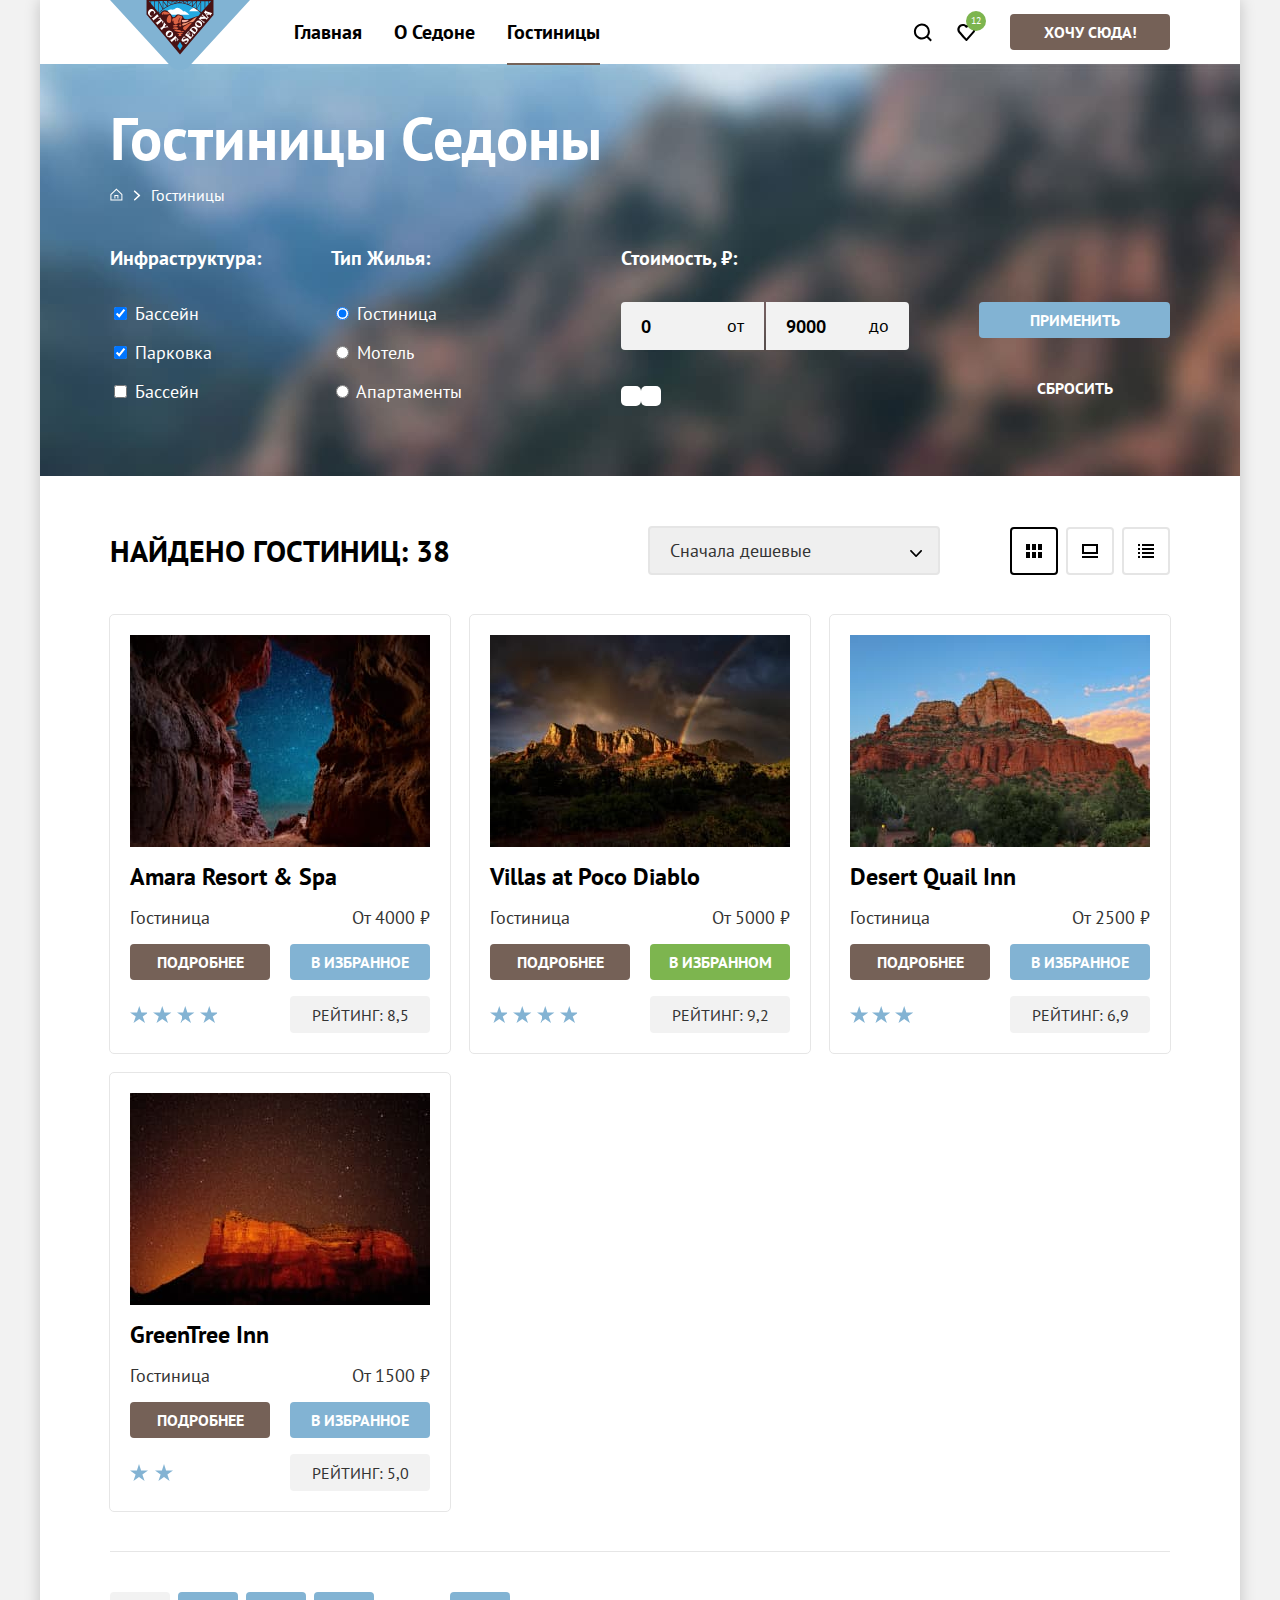
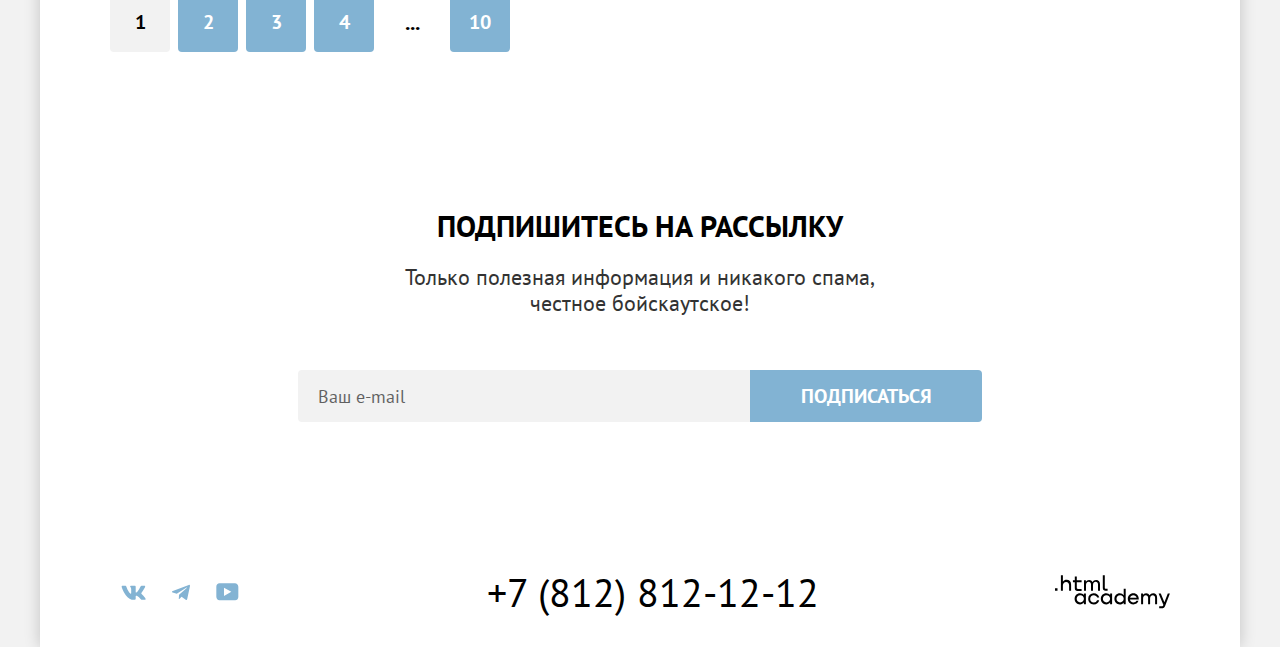
==== catalog.html @ 0e5a24fc "Merge pull request #8 from DanSkor/master" ====
<!DOCTYPE html>
<html lang="ru">

  <head>
    <meta charset="utf-8">
    <meta name="viewport" content="width=device-width, initial-scale=1">
    <link rel="stylesheet" href="styles/styles.css">
    <title>Седона: Каталог</title>
  </head>

  <body>
    <div class="main-container">
      <header class="page-header">
        <nav class="nav">
          <a class="logo-link" href="#">
            <img class="logo-img" src="images/logo/logo-sedona.svg" width="140" height="70" alt="Логотип Седона.">
          </a>
          <ul class="nav-list">
            <li class="nav-item">
              <a class="nav-link" href="index.html">Главная</a>
            </li>
            <li class="nav-item">
              <a class="nav-link" href="#">О Седоне</a>
            </li>
            <li class="nav-item nav-item-current">
              <a class="nav-link">Гостиницы</a>
            </li>
          </ul>
          <ul class="nav-user-list">
            <li class="nav-user-item">
              <a class="nav-link-search" href="#">
                <span class="visually-hidden">Поиск</span>
              </a>
            </li>
            <li class="nav-user-item">
              <a class="nav-link-favorites" href="#">
                <span class="visually-hidden">Избранное</span><span class="nav-user-number">12</span>
              </a>
            </li>
          </ul>
          <a class="button button-wanthere" href="catalog.html">ХОЧУ СЮДА!</a>
        </nav>
      </header>

      <main class="main-catalog">
        <div class="filter-container">
          <h1 class="catalog-title">Гостиницы Седоны</h1>
          <ul class="breadcrumbs-list">
            <li class="breadcrumbs-item">
              <a class="breadcrumbs-link home-link" href="index.html">
                <span class="visually-hidden">Главная</span>
              </a>
            </li>
            <li class="breadcrumbs-item">
              <a class="breadcrumbs-link">Гостиницы</a>
            </li>
          </ul>
          <section class="catalog-products">
            <h2 class="visually-hidden">Список товаров с фильтрами</h2>
            <form class="catalog-filter" action="https://echo.htmlacademy.ru/" method="get">
              <div class="filter-wrapper">
                <fieldset class="catalog-filter-group">
                  <legend class="catalog-filter-title">Инфраструктура:</legend>
                  <ul class="catalog-filter-list">
                    <li class="catalog-filter-item">
                      <label class="catalog-label">
                        <input class="catalog-input" type="checkbox" name="swimming-pool" value="swimming-pool" checked>
                        Бассейн
                      </label>
                    </li>
                    <li class="catalog-filter-item">
                      <label class="catalog-label">
                        <input class="catalog-input" type="checkbox" name="parking" value="parking" checked>
                        Парковка
                      </label>
                    </li>
                    <li class="catalog-filter-item">
                      <label class="catalog-label">
                        <input class="catalog-input" type="checkbox" name="Wi-Fi" value="Wi-Fi">
                        Бассейн
                      </label>
                    </li>
                  </ul>
                </fieldset>

                <fieldset class="catalog-filter-group">
                  <legend class="catalog-filter-title">Тип Жилья:</legend>
                  <ul class="catalog-filter-list">
                    <li class="catalog-filter-item">
                      <label class="catalog-label">
                        <input class="catalog-input" type="radio" name="type-of-housing" value="hotel" checked>
                        Гостиница
                      </label>
                    </li>
                    <li class="catalog-filter-item">
                      <label class="catalog-label">
                        <input class="catalog-input" type="radio" name="type-of-housing" value="motel">
                        Мотель
                      </label>
                    </li>
                    <li class="catalog-filter-item">
                      <label class="catalog-label">
                        <input class="catalog-input" type="radio" name="type-of-housing" value="apartments">
                        Апартаменты
                      </label>
                    </li>
                  </ul>
                </fieldset>
              </div>

              <div class="filter-wrapper">
                <fieldset class="catalog-filter-group">
                  <legend class="catalog-filter-title">Стоимость, ₽:</legend>
                  <div class="range-wrapper-inputs">
                    <label class="catalog-filter-label">
                      <span class="label-wrapper">от</span><input class="range-input input-min" type="number" value="0" name="min-price">
                    </label>
                    <label class="catalog-filter-label">
                      <span class="label-wrapper">до</span><input class="range-input input-max" type="number" value="9000" name="max-price">
                    </label>
                  </div>
                  <div class="range">
                    <button class="range-toggle toggle-min" type="button">
                      <span class="visually-hidden">Изменить минимальную цену</span>
                    </button>
                    <button class="range-toggle toggle-max" type="button">
                      <span class="visually-hidden">Изменить максимальную цену</span>
                    </button>
                  </div>
                </fieldset>

                <div class="catalog-filter-buttons">
                  <button class="button button-accept" type="submit">ПРИМЕНИТЬ</button>
                  <button class="button button-reset" type="reset">СБРОСИТЬ</button>
                </div>
              </div>
            </form>
          </section>
        </div>
        <div class="filter-cards-wrapper">
          <section class="filter-results">
            <h2 class="visually-hidden">Сортировка результатов</h2>
            <p class="filter-results-title">Найдено гостиниц: <span class="filter-results-quantity">38</span></p>
            <select class="select-control" aria-label="Сортировка">
              <option value="cheap">Сначала дешевые</option>
              <option value="expensive">Сначала дорогие</option>
              <option value="popular">Сначала популярные</option>
            </select>
            <ul class="card-toggle-list">
              <li class="card-toggle-item">
                <a class="card-grid-toggle card-grid-toggle-current" href="#">
                  <span class="visually-hidden view-current">Показать карточки</span>
                </a>
              </li>
              <li class="card-toggle-item">
                <a class="card-grid-toggle" href="#">
                  <span class="visually-hidden">Показать полностью</span>
                </a>
              </li>
              <li class="card-toggle-item">
                <a class="card-grid-toggle" href="#">
                  <span class="visually-hidden">Показать список</span>
                </a>
              </li>
            </ul>
          </section>

          <section class="hotel-cards">
            <h2 class="visually-hidden">Отсортиорванные гостиницы</h2>
            <ul class="hotel-cards-list">
              <li class="hotel-card">
                <a class="hotel-card-link" href="#">
                  <img class="hotel-card-img" src="images/catalog/hotel-1.jpg" width="300" height="212"
                    alt="Отель Амара Ресорт и Спа.">
                </a>
                <a class="hotel-card-link" href="#">
                  <h3 class="hotel-card-title">Amara Resort & Spa</h3>
                </a>
                <p class="product-card-status">Гостиница</p>
                <p class="product-card-price">От 4000 ₽</p>
                <a class="button button-about" href="#">Подробнее</a>
                <button class="button button-favorites" type="button">В избранное</button>
                <p class="product-card-stars stars-4">
                  <span class="visually-hidden">4 звезды</span>
                </p>
                <span class="product-card-rating">Рейтинг: 8,5</span>
              </li>

              <li class="hotel-card">
                <a class="hotel-card-link" href="#">
                  <img class="hotel-card-img" src="images/catalog/hotel-2.jpg" width="300" height="212"
                    alt="Отель Вилла Поко Дьябло.">
                </a>
                <a class="hotel-card-link" href="#">
                  <h3 class="hotel-card-title">Villas at Poco Diablo</h3>
                </a>
                <p class="product-card-status">Гостиница</p>
                <p class="product-card-price">От 5000 ₽</p>
                <a class="button button-about" href="#">Подробнее</a>
                <button class="button button-favorites-current" type="button">В избранном</button>
                <p class="product-card-stars stars-4">
                  <span class="visually-hidden">4 звезды</span>
                </p>
                <span class="product-card-rating">Рейтинг: 9,2</span>
              </li>

              <li class="hotel-card">
                <a class="hotel-card-link" href="#">
                  <img class="hotel-card-img" src="images/catalog/hotel-3.jpg" width="300" height="212"
                    alt="Отель Дезерт Куаил Ин.">
                </a>
                <a class="hotel-card-link" href="#">
                  <h3 class="hotel-card-title">Desert Quail Inn</h3>
                </a>
                <p class="product-card-status">Гостиница</p>
                <p class="product-card-price">От 2500 ₽</p>
                <a class="button button-about" href="#">Подробнее</a>
                <button class="button button-favorites" type="button">В избранное</button>
                <p class="product-card-stars stars-3">
                  <span class="visually-hidden">3 звезды</span>
                </p>
                <span class="product-card-rating">Рейтинг: 6,9</span>
              </li>

              <li class="hotel-card">
                <a class="hotel-card-link" href="#">
                  <img class="hotel-card-img" src="images/catalog/hotel-4.jpg" width="300" height="212"
                    alt="Отель ГринТри Ин.">
                </a>
                <a class="hotel-card-link" href="#">
                  <h3 class="hotel-card-title">GreenTree Inn</h3>
                </a>
                <p class="product-card-status">Гостиница</p>
                <p class="product-card-price">От 1500 ₽</p>
                <a class="button button-about" href="#">Подробнее</a>
                <button class="button button-favorites" type="button">В избранное</button>
                <p class="product-card-stars stars-2">
                  <span class="visually-hidden">2 звезды</span>
                </p>
                <span class="product-card-rating">Рейтинг: 5,0</span>
              </li>
            </ul>
          </section>

          <div class="pagination-container">
            <ol class="pagination-list">
              <li class="pagination-item">
                <a class="pagination-link pagination-current">1</a>
              </li>
              <li class="pagination-item">
                <a class="pagination-link" href="#">2</a>
              </li>
              <li class="pagination-item">
                <a class="pagination-link" href="#">3</a>
              </li>
              <li class="pagination-item">
                <a class="pagination-link" href="#">4</a>
              </li>
              <li class="pagination-item">
                <a class="pagination-link pagination-dots" href="#">...</a>
              </li>
              <li class="pagination-item">
                <a class="pagination-link" href="#">10</a>
              </li>
            </ol>
          </div>
        </div>
        <section class="subscribe subscribe-white">
          <h2 class="subscribe-title">Подпишитесь на рассылку</h2>
          <p class="subscribe-description">Только полезная информация и никакого спама,<br> честное бойскаутское!</p>
          <form class="subscribe-form" action="https://echo.htmlacademy.ru/" method="post">
            <label class="visually-hidden" for="subscribe-email">E-mail</label>
            <input class="field" type="email" placeholder="Ваш e-mail" id="subscribe-email" name="subscribe-email"
              required>
            <button class="button button-subscribe" type="submit">ПОДПИСАТЬСЯ</button>
          </form>
        </section>
      </main>

      <footer class="page-footer">
        <section class="footer-social">
          <h2 class="visually-hidden">Социальные сети</h2>
          <ul class="social-list">
            <li class="social-item">
              <a class="social-link" href="https://vk.com/htmlacademy">
                <svg width="25" height="15" viewBox="0 0 25 15" fill="none" xmlns="http://www.w3.org/2000/svg">
                  <path fill-rule="evenodd" clip-rule="evenodd"
                    d="M24.12 1.8c.16-.54 0-.94-.8-.94H20.7c-.67 0-.98.34-1.15.73 0 0-1.33 3.2-3.22 5.27-.61.6-.9.8-1.23.8-.16 0-.41-.2-.41-.75v-5.1c0-.66-.19-.95-.74-.95H9.82c-.42 0-.67.3-.67.59 0 .62.95.76 1.04 2.51v3.8c0 .83-.15.98-.48.98-.9 0-3.06-3.2-4.34-6.88-.25-.72-.5-1-1.18-1H1.57c-.75 0-.9.34-.9.73 0 .68.89 4.07 4.14 8.55 2.17 3.06 5.23 4.72 8 4.72 1.68 0 1.88-.37 1.88-1v-2.32c0-.74.16-.88.7-.88.38 0 1.05.19 2.6 1.66 1.79 1.75 2.08 2.54 3.08 2.54h2.63c.75 0 1.12-.37.9-1.1-.23-.72-1.08-1.77-2.2-3.02-.62-.71-1.54-1.48-1.82-1.86-.39-.5-.28-.71 0-1.15 0 0 3.2-4.42 3.54-5.93Z"
                    fill="#83B3D3" />
                </svg>
                <span class="visually-hidden">Vkontakte</span>
              </a>
            </li>
            <li class="social-item">
              <a class="social-link" href="https://t.me/htmlacademy">
                <svg width="18" height="16" viewBox="0 0 18 16" fill="none" xmlns="http://www.w3.org/2000/svg">
                  <path
                    d="M16.79.96.84 7.1c-1.09.44-1.08 1.05-.2 1.32l4.1 1.28 9.47-5.98c.44-.27.85-.13.52.17l-7.68 6.93-.28 4.22c.41 0 .6-.2.83-.41l1.99-1.94 4.13 3.06c.77.42 1.31.2 1.5-.71l2.72-12.8c.28-1.1-.43-1.61-1.16-1.28Z"
                    fill="#83B3D3" />
                </svg>
                <span class="visually-hidden">Telegram</span>
              </a>
            </li>
            <li class="social-item">
              <a class="social-link" href="https://www.youtube.com/user/htmlacademyru">
                <svg width="23" height="18" viewBox="0 0 23 18" fill="none" xmlns="http://www.w3.org/2000/svg">
                  <path
                    d="M18.94.36H3.51C1.65.36.33 1.95.33 3.76v10.09c0 1.91 1.32 3.5 3.18 3.5h15.65c1.64 0 3.17-1.59 3.17-3.4V3.76c-.22-1.8-1.53-3.4-3.39-3.4ZM7.99 12.89V4.82l7.34 4.04-7.34 4.03Z"
                    fill="#83B3D3" />
                </svg>
                <span class="visually-hidden">Youtube</span>
              </a>
            </li>
          </ul>
        </section>
        <section class="footer-contacts">
          <h2 class="visually-hidden">Контакты</h2>
          <a class="contacts-tel" href="tel:+78128121212">
            +7 (812) 812-12-12
          </a>
        </section>
        <section class="copyright">
          <h2 class="visually-hidden">html academy</h2>
          <a class="logo-htmlacademy" href="https://htmlacademy.ru/">
            <svg aria-hidden="true" focusable="false" width="115" height="34" viewBox="0 0 115 34" fill="none"
              xmlns="http://www.w3.org/2000/svg">
              <path fill="#000"
                d="M0 13.26v2.6h2.5v-2.6H0ZM11.6 4.86c-1.6 0-2.8.7-3.6 1.7h-.1V.36h-2v15.5h2v-5.3c0-2.1 1.3-3.6 3.3-3.6 1.8 0 2.9 1.4 2.9 3.2v5.7h2v-6.1c.1-3-1.8-4.9-4.5-4.9ZM26.6 5.16h-4.8v-3.7h-2v3.8h-1.9v2h1.9v6c0 1.7 1 2.7 2.7 2.7h4.1v-2h-3.7c-.7 0-1.1-.4-1.1-1.1v-5.7h4.8v-2ZM41.1 4.96c-1.6 0-2.9.8-3.5 2.1h-.1c-.6-1.2-1.8-2.1-3.4-2.1-1.4 0-2.5.8-3.1 1.8h-.1v-1.6H29v10.6h2v-5.4c0-2 1-3.5 2.6-3.5 1.5 0 2.4 1 2.4 2.6v6.3h2v-5.6c0-2.4 1.4-3.3 2.6-3.3 1.5 0 2.4 1 2.4 2.6v6.3h2v-6.5c.1-2.5-1.4-4.3-3.9-4.3ZM47.8 13.06c0 1.7 1 2.7 2.8 2.7h2v-2h-1.7c-.7 0-1.1-.4-1.1-1.1V.36h-2v12.7ZM28.9 20.06c-.9-1.1-2.2-1.8-3.9-1.8-3.1 0-5.4 2.3-5.4 5.6s2.3 5.6 5.4 5.6c1.8 0 3-.8 3.8-1.9h.1v1.6h2v-10.6h-2v1.5Zm-3.6 7.4c-2.2 0-3.6-1.6-3.6-3.6s1.4-3.6 3.6-3.6 3.6 1.6 3.6 3.6c0 1.9-1.4 3.6-3.6 3.6ZM44.2 22.36c-.5-2.4-2.6-4.1-5.4-4.1a5.4 5.4 0 0 0-5.6 5.6c0 3.1 2.2 5.6 5.6 5.6 2.8 0 4.9-1.8 5.4-4.2h-2.1a3.4 3.4 0 0 1-3.3 2.3c-2.2 0-3.6-1.6-3.6-3.6s1.4-3.6 3.6-3.6c1.6 0 2.8 1 3.3 2.2h2.1v-.2ZM55.1 20.06c-.9-1.1-2.2-1.8-3.9-1.8-3.1 0-5.4 2.3-5.4 5.6s2.3 5.6 5.4 5.6c1.8 0 3-.8 3.8-1.9h.1v1.6h2v-10.6h-2v1.5Zm-3.6 7.4c-2.2 0-3.6-1.6-3.6-3.6s1.4-3.6 3.6-3.6 3.6 1.6 3.6 3.6c0 1.9-1.5 3.6-3.6 3.6ZM68.7 20.16c-.9-1.1-2.2-1.9-3.9-1.9-3.1 0-5.4 2.3-5.4 5.6s2.2 5.6 5.4 5.6c1.7 0 3-.8 3.8-1.8h.1v1.5h2v-15.4h-2v6.4Zm-3.6 7.3c-2.2 0-3.6-1.6-3.6-3.6s1.4-3.6 3.6-3.6 3.6 1.6 3.6 3.6c-.1 2-1.5 3.6-3.6 3.6ZM78.3 18.26c-3.3 0-5.5 2.5-5.5 5.6 0 3 2.1 5.6 5.5 5.6 2.5 0 4.5-1.3 5.2-3.6h-2.1c-.5 1-1.6 1.6-3 1.6-1.9 0-3.3-1.3-3.4-2.9h8.8c.2-3.6-2-6.3-5.5-6.3Zm0 1.9c1.7 0 3 1 3.3 2.6h-6.5c.3-1.5 1.5-2.6 3.2-2.6ZM98.2 18.26c-1.6 0-2.9.8-3.6 2h-.1c-.6-1.2-1.8-2-3.4-2-1.4 0-2.5.7-3.1 1.8v-1.5h-1.9v10.6h2v-5.4c0-2 1-3.4 2.6-3.5 1.5 0 2.4 1 2.4 2.6v6.3h2v-5.6c0-2.4 1.4-3.3 2.6-3.3 1.5 0 2.4 1 2.4 2.6v6.3h2v-6.5c.1-2.6-1.4-4.4-3.9-4.4ZM109.4 27.36l-3.6-8.9h-2.2l4.8 11.6c-.3.9-.7 1.2-1.7 1.2h-2.5v2h2.5c1.8 0 2.8-.8 3.5-2.6l4.7-12.2h-2.1l-3.4 8.9Z" />
            </svg>
          </a>
        </section>
      </footer>
    </div>
  </body>

</html>
---- styles/styles.css ----
*,
*::before,
*::after {
  box-sizing: border-box;
}

@font-face {
  font-family: "PT Sans";
  font-weight: 400;
  font-style: normal;
  src: url("../fonts/ptsans-400.woff2") format("woff2");
  font-display: swap;
}

@font-face {
  font-family: "PT Sans";
  font-weight: 700;
  font-style: normal;
  src: url("../fonts/ptsans-700.woff2") format("woff2");
  font-display: swap;
}

html {
  height: 100%;
}

body {
  font-family: "PT Sans", "Arial", sans-serif;
  font-weight: 400;
  font-size: 18px;
  line-height: 21px;
  color: #333333;
  background-color: #F2F2F2;
  margin: 0;
}

img {
  max-width: 100%;
  height: auto;
  object-fit: cover;
}

.visually-hidden {
  position: absolute;
  width: 1px;
  height: 1px;
  margin: -1px;
  border: 0;
  padding: 0;
  white-space: nowrap;
  clip-path: inset(100%);
  clip: rect(0 0 0 0);
  overflow: hidden;
}

.main-container {
  display: flex;
  flex-direction: column;
  margin: 0 auto;
  min-height: 100vh;
  width: 1200px;
  background: #ffffff;
  box-shadow: 0 0 15px rgba(0, 0, 0, 0.2);
}

.page-header {
  background-color: #ffffff;
  color: #000000;
  width: 1200px;
  min-height: 64px;
}

.nav {
  width: 1200px;
  display: flex;
  align-items: center;
  padding-left: 238px;
  position: relative;
}

.logo-link {
  text-decoration: none;
  position: absolute;
  top: 0;
  left: 70px;
}

.nav-list {
  margin: 0;
  padding: 0;
  display: flex;
  flex-wrap: wrap;
  vertical-align: top;
}

.nav-user-list {
  display: flex;
  margin: 0 20px 0 auto;
  padding: 0;
  align-items: center;
}

.nav-item,
.nav-user-item  {
  list-style: none;
  display: block;
}

.nav-item {
  padding: 20px 16px;
  transition: all 0.3s ease;
}

.nav-item:hover {
  /*background-image: linear-gradient(to top, rgba(228, 241, 249, 0.8), rgba(255, 255, 255, 0.8)); */
  background-color: rgba(227, 240, 248, 0.7);
  box-shadow: 0 0 3px 0 rgba(205, 228, 242, 0.8);
  transition: all 0.3s ease;
}

.nav-item-current {
  text-decoration: underline;
  text-decoration-color: #756257;
  text-decoration-thickness: 2px;
  text-underline-offset: 20px;
  text-underline-position: under;
}

.nav-link {
  font-weight: 700;
  font-size: 20px;
  line-height: 24px;
  text-align: center;
  color: inherit;
  text-decoration: none;
}

.nav-link-search {
  display: inline-block;
  min-width: 20px;
  min-height: 64px;
  background-image: url("../images/icons-sprites.svg");
  background-repeat: no-repeat;
  background-position: -75px;
  padding: 22px 12px;
}

.nav-link-favorites {
  display: inline-block;
  min-width: 20px;
  min-height: 64px;
  background-image: url("../images/icons-sprites.svg");
  background-repeat: no-repeat;
  background-position: -100px;
  padding: 22px 12px;
  text-decoration: none;
}

/*
.nav-link-search {
  background-image: url("../images/icons/icon-search.svg");
  min-width: 44px;
  min-height: 64px;
  display: block;
}

.nav-link-favorites {
  background-image: url("../images/icons/icon-favorites.svg");
  min-width: 44px;
  min-height: 64px;
  display: block;
  text-decoration: none;
  position: relative;
}
*/
.nav-user-item {
  display: block;
  width: 44px;
  height: 64px;
  position: relative;
  text-align: center;
  transition: all 0.3s ease;
}

.nav-user-item:hover {
  background-color: rgba(227, 240, 248, 0.7);
  box-shadow: 0 0 3px 0 rgba(205, 228, 242, 0.8);
  transition: all 0.3s ease;
}

.nav-user-number {
  font-size: 10px;
  line-height: 10px;
  text-align: center;
  width: 20px;
  height: 20px;
  border-radius: 10px;
  color: #ffffff;
  background-color: #7DB54F;
  position: absolute;
  left: 20px;
  top: 11px;
  padding-top: 5px;
}

.button {
  font-family: "PT Sans", "Arial", sans-serif;
  min-width: 160px;
  background-color: #756157;
  border-radius: 4px;
  color: #ffffff;
  font-size: 16px;
  line-height: 20px;
  font-weight: 700;
  text-decoration: none;
  text-transform: uppercase;
  padding: 8px 8px;
  text-align: center;
  cursor: pointer;
}

.button:hover {
 background-color: #615048;
}

.button:focus {
  background-color: #615048;
  outline: none;
}

.button:active {
  background-color: #756157;
  color: rgba(255, 255, 255, 0.3);
}

.button:disabled {
  background-color: #e5e5e5;
}

.button:disabled:hover {
  background-color: #e5e5e5;
  outline: none;
  cursor: default;
}

.button-wanthere {
  margin-right: 70px;
}

.main-index {
  flex-grow: 1;
}

.welcome {
  text-align: center;
  background-color: #ffffff;
}

.welcome-image-wrapper {
  background-image: url("../images/divider.svg"),
  url("../images/index-background.jpg");
  background-repeat: no-repeat;
  background-position: center bottom, center;
  background-size: auto, cover;
  background-color: #ffffff;
  height: 485px;
  margin-bottom: 69px;
  padding: 51px 0 82px;
}

.welcome-title {
  color: #000000;
  font-weight: 700;
  font-size: 30px;
  line-height: 36px;
  text-transform: uppercase;
  margin: 0 0 25px 0;
  padding: 0 30px;
}

.welcome-description {
  font-size: 22px;
  line-height: 26px;
  color: #333333;
  margin: 0 0 90px 0;
  padding: 0 30px;
}

.advantages {
  background-color: #ffffff;
  margin-bottom: 64px;
}

.advantages-list {
  text-align: center;
  margin: 0;
  padding: 0;
  display: flex;
  flex-wrap: wrap;
}

.advantages-item {
  display: flex;
  flex-direction: column;
  justify-content: center;
  list-style: none;
  width: 400px;
  min-height: 385px;
}

.advantages-wrapper {
  display: flex;
  flex-direction: column;
  justify-content: center;
  width: 400px;
  min-height: 385px;
  padding: 70px 85px;
  background-color: #82B3D3;
}

.advantages-title {
  width: 175px;
  color: #000000;
  font-weight: 700;
  font-size: 24px;
  line-height: 28px;
  text-transform: uppercase;
  margin: 0 auto 62px;
}

.decor-line {
  width: 60px;
  height: 2px;
  background: rgba(255, 255, 255, 0.3);
  margin: 0 85px 30px 85px;
}

.advantages-description {
  margin: 0;
  position: relative;
}

.advantages-description::before {
  content: '';
  position: absolute;
  background-color: rgba(255, 255, 255, 0.3);
  width: 60px;
  height: 2px;
  top: -32px;
  left: 50%;
  transform: translateX(-50%);
}

.advantages-item-light .advantages-description::before,
.advantages-item-lightblue .advantages-description::before {
  background-color: rgba(0, 0, 0, 0.30);
}

.advantages-item-blue {
  color: #ffffff;
  background-color: #82B3D3;
  width: 100%;
  flex-direction: row;
}

.advantages-item-blue .advantages-title {
  color: inherit;
}

.advantages-item-light {
  background: rgba(131, 179, 211, 0.12);
  padding: 70px 85px;
}

.advantages-item-lightblue {
  background: rgba(131, 179, 211, 0.2);
  padding: 70px 85px;
}

.recommendation {
  text-align: center;
  background-color: #ffffff;
}

.recommendation-bold {
  color: #000000;
  font-weight: 700;
  font-size: 30px;
  line-height: 36px;
  text-transform: uppercase;
  display: inline-block;
  margin-bottom: 20px;
  padding: 0 30px;
}

.recommendation-description {
font-size: 22px;
line-height: 26px;
margin: 0 0 64px 0;
padding: 0 30px;
}

.recommendation-list {
  margin: 0;
  padding: 0;
  display: flex;
  flex-wrap: wrap;
}

.recommendation-item {
  list-style: none;
  width: 400px;
  min-height: 385px;
  padding-top: 183px;
}

.recommendation-item-lightblue {
  background: rgba(131, 179, 211, 0.12);
}

.recommendation-housing {
  background-image: url("../images/icons/icon-house.svg");
  background-repeat: no-repeat;
  background-position: 163px 81px;
}

.recommendation-food {
  background-image: url("../images/icons/icon-food.svg");
  background-repeat: no-repeat;
  background-position: 163px 81px;
}

.recommendation-souvenirs {
  background-image: url("../images/icons/icon-present.svg");
  background-repeat: no-repeat;
  background-position: 169px 79px;
}

.recommendation-subtitle {
  color: #000000;
  font-weight: 700;
  font-size: 24px;
  line-height: 28px;
  text-transform: uppercase;
  padding: 0 30px 0;
  margin: 0 0 30px 0;
}

.recommendation-item p {
  margin: 0;
  padding: 0 85px;
}

.search {
  text-align: center;
  background-color: #ffffff;
  padding: 96px 0;
}

.search-title {
  color: #000000;
  font-weight: 700;
  font-size: 30px;
  line-height: 36px;
  margin: 0 0 20px 0;
  padding: 0 30px;
}

.search-description {
  color: #333333;
  font-size: 22px;
  line-height: 26px;
  margin: 0 0 54px 0;
  padding: 0 30px;
}

.button-search {
  font-size: 20px;
  line-height: 36px;
  min-width: 376px;
  min-height: 52px;
  border: none;
}

.subscribe {
  background-image: url("../images/subscribe-background.jpg");
  background-repeat: no-repeat;
  background-size: cover;
  background-position: center;
  background-color: #756157;
  text-align: center;
  color: #ffffff;
  min-height: 415px;
  padding: 96px 0 104px;
}

.subscribe-title {
  text-transform: uppercase;
  font-weight: 700;
  font-size: 30px;
  line-height: 36px;
  margin: 0 0 20px 0;
  padding: 0 30px;
}

.subscribe-description {
  font-size: 22px;
  line-height: 26px;
  margin: 0 0 54px 0;
  padding: 0 30px;
}

.subscribe-form {
  display: flex;
  justify-content: center;
}

.button-subscribe {
  font-size: 20px;
  line-height: 36px;
  min-width: 232px;
  min-height: 52px;
  background-color: #82b3d3;
  color: #ffffff;
  border: none;
  border-radius: 0 4px 4px 0;
}

.button-subscribe:hover,
.button-accept:hover,
.button-favorites:hover {
  background-color: #68a2ca;
}

.button-subscribe:focus,
.button-accept:focus,
.button-favorites:focus {
  background-color: #68a2ca;
  outline: none;
}

.button-subscribe:active,
.button-accept:active,
.button-favorites:active {
  background-color: #82b3d3;
  color: rgb(255, 255, 255, 0.3);
}

.field {
  width: 452px;
  height: 52px;
  font-family: "PT Sans", "Arial", sans-serif;
  font-size: 18px;
  line-height: 24px;
  color: #000000;
  background: #F2F2F2;
  border-radius: 4px 0 0 4px;
  border: 0;
  padding: 12px 20px;
}

.field::placeholder {
  color: #000000;
  opacity: 0.6;
}

.page-footer {
  background-color: #ffffff;
  width: 1200px;
  min-height: 120px;
  display: flex;
  justify-content: space-between;
  align-items: center;
  padding: 40px 70px 30px;
}

.social-list {
  margin: 0;
  padding: 0;
  display: flex;
  align-items: center;
  flex-wrap: wrap;
}

.social-item {
  list-style: none;
  display: flex;
}

.social-link {
  width: 47px;
  height: 40px;
  display: flex;
  align-items: center;
  justify-content: center;
}

.social-link:hover path,
.social-link:focus path {
  fill: rgba(104, 162, 202, 1);
}

.social-link:active path {
  fill: rgba(104, 162, 202, 0.3);
}

.footer-contacts {
  width: 720px;
  height: 50px;
  display: flex;
  justify-content: center;
  align-items: center;
}

.contacts-tel {
  display: flex;
  align-items: center;
  justify-content: center;
  font-family: "PT Sans", "Arial", sans-serif;
  color: #000000;
  font-size: 40px;
  line-height: 40px;
  text-transform: uppercase;
  text-decoration: none;
}

.contacts-tel:hover,
.contacts-tel:focus {
  color: #756157;
}

.contacts-tel:active {
  color: rgba(117, 97, 87, 0.3);
}

.copyright {
  display: flex;
  align-items: center;
}

.logo-htmlacademy {
  display: flex;
}

.logo-htmlacademy:hover path,
.logo-htmlacademy:focus path {
  fill: rgba(117, 97, 87, 1);
}

.logo-htmlacademy:active path {
  fill: rgba(117, 97, 87, 0.3);
}

.filter-container {
  background-image: url("../images/filter-background.jpg");
  background-repeat: no-repeat;
  background-position: center top;
  background-size: cover;
  background-color: #756157;
  color: #ffffff;
  padding: 35px 70px 70px;
  min-height: 412px;
}

.catalog-title {
  color: #ffffff;
  font-weight: 700;
  font-size: 60px;
  line-height: 78px;
  margin: 0 0 8px 0;
}

.breadcrumbs-list {
  margin: 0 0 40px 0;
  padding: 0;
  display: flex;
  align-items: center;
}

.breadcrumbs-item {
  display: flex;
  flex-direction: row;
  align-items: center;
}

.breadcrumbs-item:not(:last-child)::after {
  content: '';
  display: block;
  width: 8px;
  height: 20px;
  background-image: url(../images/decorations/arrow-white.svg);
  background-repeat: no-repeat;
  background-position: 50% 50%;
  margin: 0 10px;
}

.breadcrumbs-link {
  color: inherit;
  font-size: 16px;
  line-height: 21px;
  text-decoration: none;
}

.breadcrumbs-link:hover {
  opacity: 0.6;
}

.breadcrumbs-link:active {
  opacity: 0.3;
}

.home-link {
  display: block;
  width: 13px;
  height: 15px;
  background-image: url(../images/icons-sprites.svg);
  background-repeat: no-repeat;
  background-position: -229px;
}

.catalog-filter {
  display: flex;
  justify-content: space-between;
}

.filter-wrapper {
  display: flex;
  justify-content: space-between;
  gap: 70px;
}

.catalog-filter-list {
  margin: 0;
  padding: 0;
}

.catalog-filter-item {
  line-height: 23px;
  list-style: none;
  margin-bottom: 16px;
}

.catalog-filter-item:last-child {
  margin-bottom: 0;
}

.catalog-filter-group {
  border: none;
  margin: 0 ;
  padding: 0;
}

.catalog-filter-title {
  font-weight: 700;
  font-size: 20px;
  line-height: 24px;
  margin-bottom: 32px;
  padding: 0;
}

.range-wrapper-inputs {
  display: flex;
  margin-bottom: 36px;
}

.catalog-filter-label {
  position: relative;
}

.catalog-filter-label + .catalog-filter-label {
  margin-left: 2px;
}

.label-wrapper {
  line-height: 24px;
  color: #000000;
  position: absolute;
  z-index: 1;
  right: 20px;
  top: 12px;
}

.range {
  display: flex;
  height: 20px;
}

.range-input {
  width: 143px;
  height: 48px;
  background-color:  #f2f2f2;
  font-family: "PT Sans", "Arial", sans-serif;
  font-weight: 700;
  font-size: 18px;
  line-height: 24px;
  color: #000000;
  padding: 12px 0 12px 20px;
  border: 0;
  -webkit-appearance: none;
  -moz-appearance: none;
  appearance: none;
}

.range-imput:hover {
  background-color: #e6e6e6;;
}

.range-input:focus-visible {
  outline: 3px solid #83e3d3;
  background: #e6e6e6;
}

.range-input::-webkit-outer-spin-button,
.range-input::-webkit-inner-spin-button {
  -webkit-appearance: none;
  margin: 0;
}

.input-min {
  border-radius: 4px 0 0 4px;
}

.input-max {
  border-radius: 0 4px 4px 0;
}

.range-toggle {
  width: 20px;
  height: 20px;
  padding: 0;
  border: none;
  background-color: #FFFFFF;
  border-radius: 5px;
}

.catalog-filter-buttons {
  display: flex;
  flex-direction: column;
  margin-top: 56px;
}

.button-accept {
  min-width: 191px;
  height: 36px;
  background-color: #82B3D3;
  color: #ffffff;
  border: none;
  margin-bottom: 32px;
}

.button-accept:hover {
  background-color: #68A2CA;
}

.button-reset {
  min-width: 191px;
  height: 36px;
  background-color: transparent;
  border-radius: 0;
  color: #ffffff;
  border: none;

}

.button-reset:hover {
  background-color: transparent;
  opacity: 0.6;
}

.button-reset:focus {
  background-color: transparent;
  outline: 3px solid #83b3d3;;
  border-radius: 4px;
}

.button-reset:active {
  color: rgba(255, 255, 255, 0.3);
  outline: none;
}

.filter-cards-wrapper {
  padding: 50px 70px 60px;
}

.filter-results {
  height: 49px;
  color: #000000;
  background-color: #ffffff;
  display: flex;
  align-items: center;
  margin-bottom: 40px;
}

.select-control {
  width: 292px;
  height: 49px;
  font-family: "PT Sans", "Arial", sans-serif;
  font-size: 18px;
  line-height: 21px;
  color: #333333;
  border: 2px solid #e5e5e5;
  border-radius: 4px;
  padding-left: 20px;
  margin-left: auto;
  margin-right: 70px;
  -webkit-appearance: none;
  -moz-appearance: none;
  appearance: none;
  background-image: url(../images/decorations/arrow-black.svg);
  background-repeat: no-repeat;
  background-position: 260px 21px;
}

.select-control:hover,
.select-control:focus {
  outline: none;
  border-color: #68A2CA;
}

.filter-results-title,
.filter-results-quantity {
  font-weight: 700;
  font-size: 30px;
  line-height: 36px;
  text-transform: uppercase;
  margin: 0;
}

.card-toggle-list {
  margin: 0;
  padding: 0;
  display: flex;
  gap: 8px;
}

.card-toggle-item {
  list-style: none;
}

.card-grid-toggle {
  display: block;
  width: 48px;
  height: 48px;
  border: 2px solid #e5e5e5;
  border-radius: 4px;
}

.card-grid-toggle:hover {
  border: 2px solid #000000;
}

.card-grid-toggle:focus {
  outline: none;
  border: 2px solid #68a2ca;
}

.card-grid-toggle:active {
  outline: none;
  border: 2px solid #000000;
}

.card-toggle-item:nth-of-type(1) {
  background-image: url(../images/decorations/view-1.svg);
  background-repeat: no-repeat;
  background-position: center center;
}

.card-grid-toggle-current{
border-color: #000000;
}

.card-toggle-item:nth-of-type(2) {
  background-image: url(../images/decorations/view-2.svg);
  background-repeat: no-repeat;
  background-position: center center;
}

.card-toggle-item:nth-of-type(3) {
  background-image: url(../images/decorations/view-3.svg);
  background-repeat: no-repeat;
  background-position: center center;
}

.hotel-cards {
  background-color: #ffffff;
}

.hotel-cards::after {
  content: '';
  display: block;
  margin: 40px 0;
  width: 1060px;
  height: 1px;
  background: #e6e6e6;
}

.hotel-cards-list {
  margin: 0;
  padding: 0;
  display: grid;
  grid-template-columns: repeat(3, 1fr);
  gap: 20px;
}

.hotel-card {
  list-style: none;
  width: 340px;
  min-height: 438px;
  outline: 1px solid #E6E6E6;
  border-radius: 4px;
  padding: 20px;
  display: grid;
  grid-template-columns: repeat(2, 140px);
  grid-template-rows: 212px 1fr;
  gap: 16px 20px;
  align-items: start;
}

.hotel-card-link {
  text-decoration: none;
  display: block;
  grid-column: 1/-1;
  max-width: max-content;
}

.hotel-card-link:nth-of-type(2) {
  grid-column: 1/-1;
  grid-row: 2/3;
}

.hotel-card-img {
  display: block;
}

.hotel-card-title {
  font-weight: 700;
  font-size: 24px;
  line-height: 28px;
  color: #000000;
  padding: 0;
  margin: 0;
}

.product-card-status {
  margin: 0;
  width: 140px;
}
/*
.product-card-info {
  display: grid;
  grid-template-columns: 140px 140px;
  gap: 16px 20px;
}
*/

.product-card-price {
  margin: 0 0 0 auto;
}

.button-about {
  min-width: 140px;
  padding: 8px 18px;
  display: inline-block;
}

.button-favorites {
  background-color: #82b3d3;
  min-width: 140px;
  border: none;
  padding: 8px 18px;
  display: inline-block;
}

.button-favorites:hover {
  background-color: #68a2ca;
}

.button-favorites-current {
 background-color: #7db54f;
 min-width: 140px;
 border: none;
 padding: 8px 18px;
 display: inline-block;
}

.button-favorites-current:hover {
  background-color: #6c9e42;
}

.button-favorites-current:focus {
  background-color: #6c9e42;
  outline: none;
}

.product-card-stars {
  background-image: url(../images/decorations/star.svg);
  background-repeat: space;
  width: 18px;
  height: 17px;
  margin: 0;
  background-position: 0 50%;
  margin-top: 10px;
}

.stars-2 {
  width: 43px;
}

.stars-3 {
  width: 63px;
}

.stars-4 {
  width: 88px;
}

.stars-5 {
  width: 112px;
}

.product-card-rating {
  font-size: 16px;
  line-height: 20px;
  text-align: center;
  text-transform: uppercase;
  color: #333333;
  background: #F2F2F2;
  border-radius: 4px;
  min-width: 140px;
  height: 37px;
  display: block;
  padding: 9px 15px;
}

.pagination-container {
  background-color: #ffffff;
}

.pagination-list {
  margin: 0;
  padding: 0;
  display: flex;
  gap: 8px;
}

.pagination-item {
  list-style: none;
}

.pagination-link {
width: 60px;
height: 60px;
color: #ffffff;
background-color: #82B3D3;
border-radius: 4px;
text-decoration: none;
display: flex;
font-weight: 700;
font-size: 20px;
line-height: 36px;
align-items: center;
justify-content: center;
}

.pagination-link:hover {
  background-color: #68A2CA;
}

.pagination-link:focus {
  background-color: #68A2CA;
  outline: none;
}

.pagination-link:active {
  color: rgba(255, 255, 255, 0.3);
}

.pagination-current {
 background-color: #f2f2f2;
 color: #000000;
}

.pagination-current:hover {
  background-color: #f2f2f2;
}

.pagination-current:active {
  color: #000000;
  background-color: #f2f2f2;
}

.pagination-dots {
  background-color: transparent;
  color: #000000;
  font-size: 22px;
  line-height: 26px;;
}

.pagination-dots:hover {
  background-color: transparent;
}

.pagination-dots:focus {
  background-color: transparent;
  outline: 3px solid #83b3d3;;
  border-radius: 4px;
}

.pagination-dots:active {
  background-color: transparent;
  color: #000000;;
}

.subscribe-white {
  color: #000000;
  background-color: #ffffff;
  background-image: none;
}

.subscribe-white .subscribe-description {
  color: #333333;
}
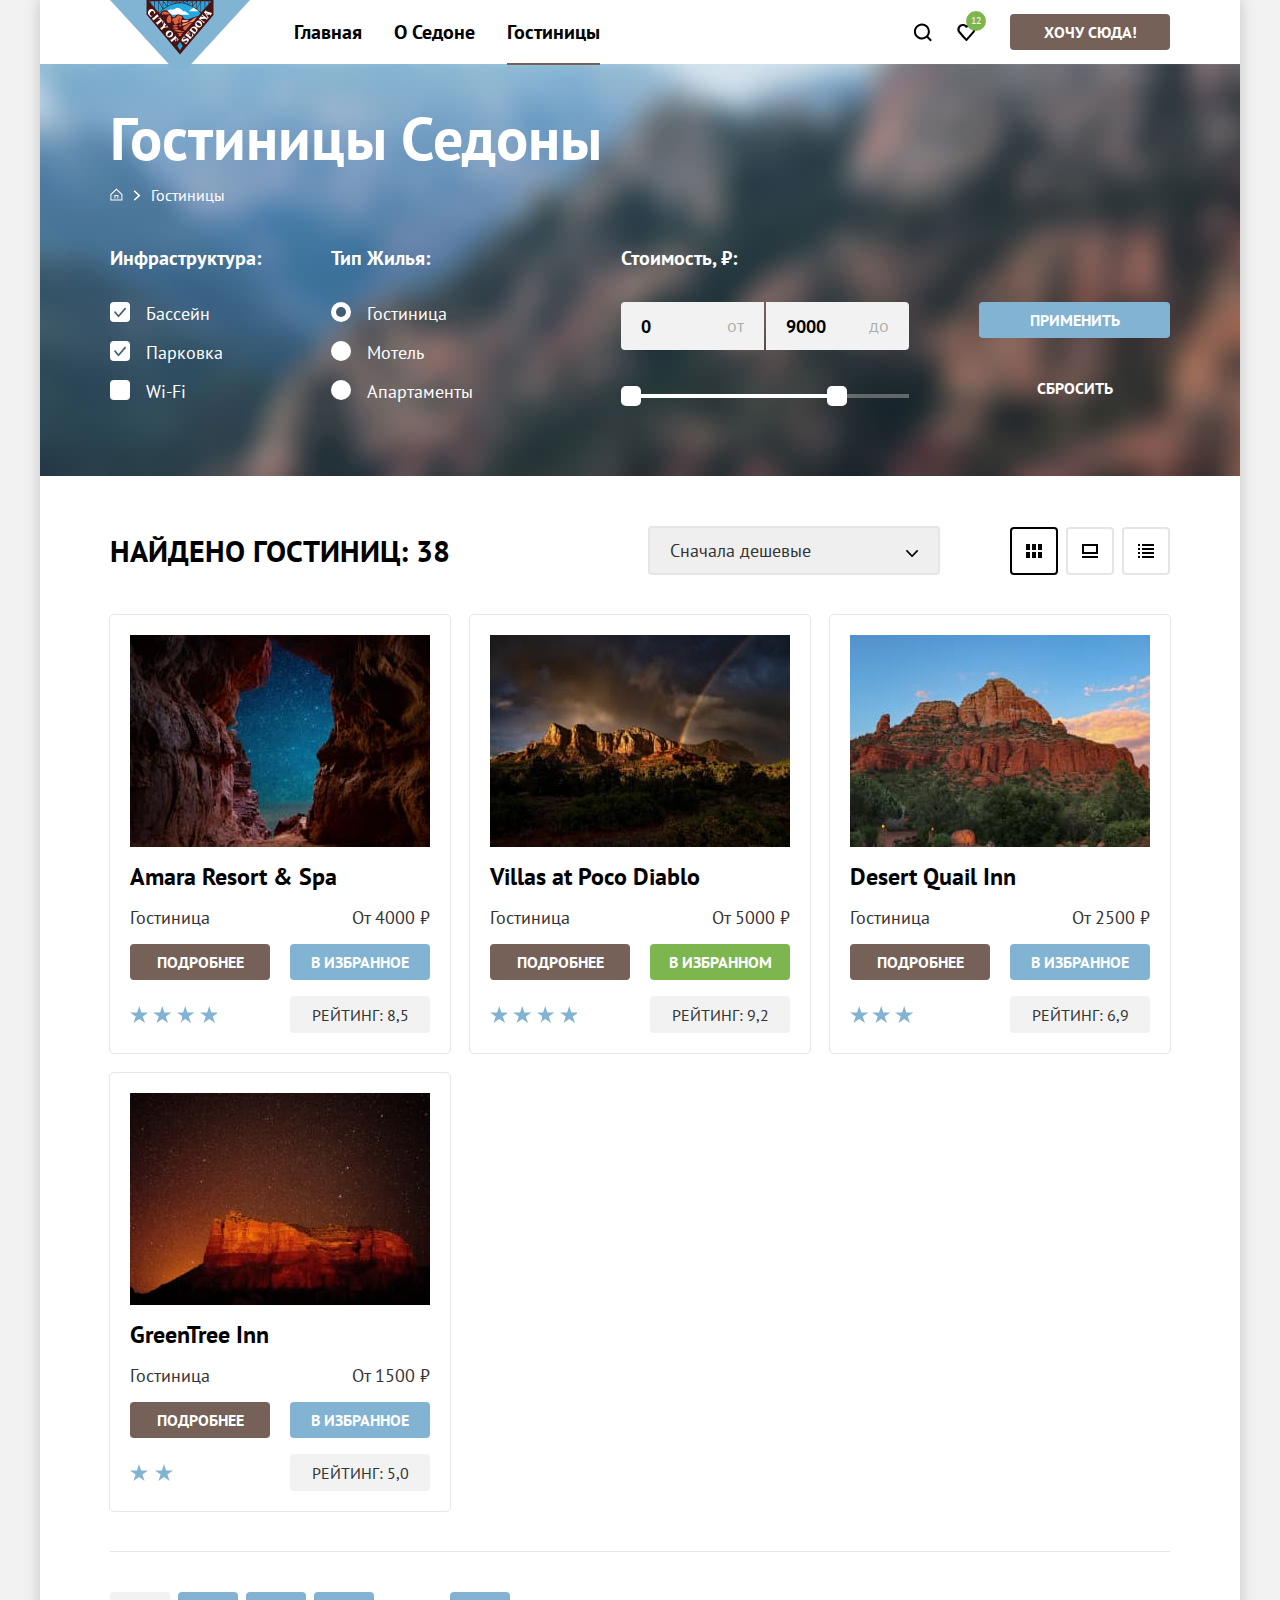
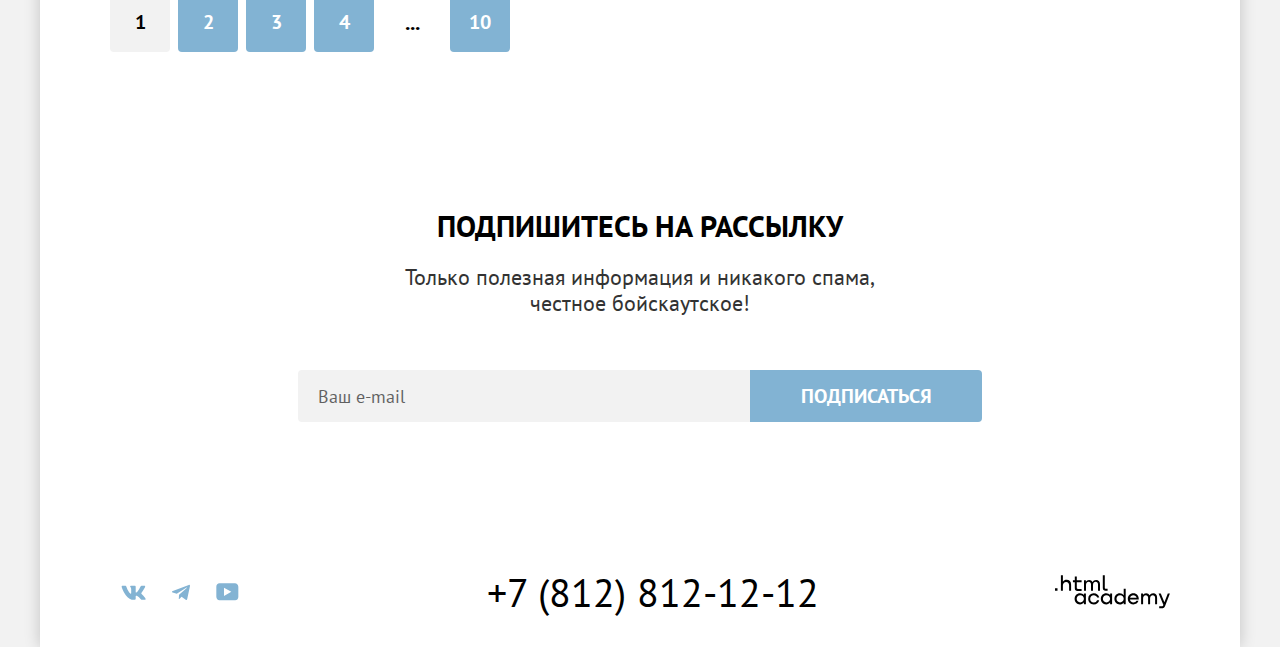
==== commit a49a79e2: "Добавляет стилизацию инпутов" ====
--- a/catalog.html
+++ b/catalog.html
@@ -64,20 +64,23 @@
                   <ul class="catalog-filter-list">
                     <li class="catalog-filter-item">
                       <label class="catalog-label">
-                        <input class="catalog-input" type="checkbox" name="swimming-pool" value="swimming-pool" checked>
-                        Бассейн
-                      </label>
-                    </li>
-                    <li class="catalog-filter-item">
-                      <label class="catalog-label">
-                        <input class="catalog-input" type="checkbox" name="parking" value="parking" checked>
-                        Парковка
-                      </label>
-                    </li>
-                    <li class="catalog-filter-item">
-                      <label class="catalog-label">
-                        <input class="catalog-input" type="checkbox" name="Wi-Fi" value="Wi-Fi">
-                        Бассейн
+                        <input class="visually-hidden catalog-input" type="checkbox" name="swimming-pool" value="swimming-pool" checked>
+                        <span class="catalog-mark"></span>
+                        <span class="catalog-span">Бассейн</span>
+                      </label>
+                    </li>
+                    <li class="catalog-filter-item">
+                      <label class="catalog-label">
+                        <input class="visually-hidden catalog-input" type="checkbox" name="parking" value="parking" checked>
+                        <span class="catalog-mark"></span>
+                        <span class="catalog-span">Парковка</span>
+                      </label>
+                    </li>
+                    <li class="catalog-filter-item">
+                      <label class="catalog-label">
+                        <input class="visually-hidden catalog-input" type="checkbox" name="Wi-Fi" value="Wi-Fi">
+                        <span class="catalog-mark"></span>
+                        <span class="catalog-span">Wi-Fi</span>
                       </label>
                     </li>
                   </ul>
@@ -88,20 +91,23 @@
                   <ul class="catalog-filter-list">
                     <li class="catalog-filter-item">
                       <label class="catalog-label">
-                        <input class="catalog-input" type="radio" name="type-of-housing" value="hotel" checked>
-                        Гостиница
-                      </label>
-                    </li>
-                    <li class="catalog-filter-item">
-                      <label class="catalog-label">
-                        <input class="catalog-input" type="radio" name="type-of-housing" value="motel">
-                        Мотель
-                      </label>
-                    </li>
-                    <li class="catalog-filter-item">
-                      <label class="catalog-label">
-                        <input class="catalog-input" type="radio" name="type-of-housing" value="apartments">
-                        Апартаменты
+                        <input class="visually-hidden catalog-input" type="radio" name="type-of-housing" value="hotel" checked>
+                        <span class="catalog-mark"></span>
+                        <span class="catalog-span">Гостиница</span>
+                      </label>
+                    </li>
+                    <li class="catalog-filter-item">
+                      <label class="catalog-label">
+                        <input class="visually-hidden catalog-input" type="radio" name="type-of-housing" value="motel">
+                        <span class="catalog-mark"></span>
+                        <span class="catalog-span">Мотель</span>
+                      </label>
+                    </li>
+                    <li class="catalog-filter-item">
+                      <label class="catalog-label">
+                        <input class="visually-hidden catalog-input" type="radio" name="type-of-housing" value="apartments">
+                        <span class="catalog-mark"></span>
+                        <span class="catalog-span">Апартаменты</span>
                       </label>
                     </li>
                   </ul>
@@ -113,19 +119,23 @@
                   <legend class="catalog-filter-title">Стоимость, ₽:</legend>
                   <div class="range-wrapper-inputs">
                     <label class="catalog-filter-label">
-                      <span class="label-wrapper">от</span><input class="range-input input-min" type="number" value="0" name="min-price">
+                      <span class="label-wrapper">от</span><input class="range-input input-min" type="number" value="0"
+                        min="0" name="min-price">
                     </label>
                     <label class="catalog-filter-label">
-                      <span class="label-wrapper">до</span><input class="range-input input-max" type="number" value="9000" name="max-price">
+                      <span class="label-wrapper">до</span><input class="range-input input-max" type="number"
+                        value="9000" min="0" name="max-price">
                     </label>
                   </div>
-                  <div class="range">
-                    <button class="range-toggle toggle-min" type="button">
-                      <span class="visually-hidden">Изменить минимальную цену</span>
-                    </button>
-                    <button class="range-toggle toggle-max" type="button">
-                      <span class="visually-hidden">Изменить максимальную цену</span>
-                    </button>
+                  <div class="range-scale">
+                    <div class="range-bar" style="left: 0; width: 226px;">
+                      <button class="range-toggle toggle-min" type="button">
+                        <span class="visually-hidden">Изменить минимальную цену</span>
+                      </button>
+                      <button class="range-toggle toggle-max" type="button">
+                        <span class="visually-hidden">Изменить максимальную цену</span>
+                      </button>
+                    </div>
                   </div>
                 </fieldset>
 
--- a/styles/styles.css
+++ b/styles/styles.css
@@ -225,7 +225,6 @@
 
 .button:focus {
   background-color: #615048;
-  outline: none;
 }
 
 .button:active {
@@ -289,6 +288,7 @@
 .advantages {
   background-color: #ffffff;
   margin-bottom: 64px;
+  text-align: center;
 }
 
 .advantages-list {
@@ -325,34 +325,26 @@
   font-size: 24px;
   line-height: 28px;
   text-transform: uppercase;
-  margin: 0 auto 62px;
-}
-
-.decor-line {
-  width: 60px;
-  height: 2px;
-  background: rgba(255, 255, 255, 0.3);
-  margin: 0 85px 30px 85px;
-}
-
-.advantages-description {
-  margin: 0;
-  position: relative;
-}
-
-.advantages-description::before {
+  text-align: center;
+  margin: 0 auto;
+}
+
+.advantages-title::after {
   content: '';
-  position: absolute;
   background-color: rgba(255, 255, 255, 0.3);
   width: 60px;
   height: 2px;
-  top: -32px;
-  left: 50%;
-  transform: translateX(-50%);
-}
-
-.advantages-item-light .advantages-description::before,
-.advantages-item-lightblue .advantages-description::before {
+  display: block;
+  margin: 30px auto 0;
+}
+
+.advantages-description {
+  margin: 30px 0 0;
+  position: relative;
+}
+
+.advantages-item-light .advantages-title::after,
+.advantages-item-lightblue .advantages-title::after {
   background-color: rgba(0, 0, 0, 0.30);
 }
 
@@ -536,7 +528,6 @@
 .button-accept:focus,
 .button-favorites:focus {
   background-color: #68a2ca;
-  outline: none;
 }
 
 .button-subscribe:active,
@@ -729,6 +720,13 @@
   gap: 70px;
 }
 
+
+.catalog-filter-group {
+  border: none;
+  margin: 0 ;
+  padding: 0;
+}
+
 .catalog-filter-list {
   margin: 0;
   padding: 0;
@@ -744,10 +742,56 @@
   margin-bottom: 0;
 }
 
-.catalog-filter-group {
-  border: none;
-  margin: 0 ;
-  padding: 0;
+.catalog-label {
+  display: block;
+  position: relative;
+}
+
+.catalog-label:hover {
+  opacity: 0.6;
+}
+
+.catalog-input:focus+.catalog-mark {
+  outline: 3px solid #83B3D3;
+}
+
+.catalog-label:active {
+  opacity: 0.3;
+}
+
+.catalog-input[type="checkbox"]:checked+.catalog-mark {
+  background-image: url(../images/decorations/check-mark.svg);
+  background-repeat: no-repeat;
+  background-position: 60% 60%;
+}
+
+.catalog-mark {
+  position: absolute;
+  top: 0;
+  left: 0;
+  width: 20px;
+  height: 20px;
+  background-color: #ffffff;
+  border-radius: 4px;
+}
+
+.catalog-span {
+  padding-left: 36px;
+}
+
+.catalog-input[type="radio"]+.catalog-mark {
+  border-radius: 50%;
+}
+.catalog-input[type="radio"]:checked+.catalog-mark::before {
+  content: '';
+  width: 10px;
+  height: 10px;
+  border-radius: 50%;
+  background-color: #3f5e72;
+  position: absolute;
+  top: 50%;
+  left: 50%;
+  transform: translate(-50%, -50%);
 }
 
 .catalog-filter-title {
@@ -760,7 +804,7 @@
 
 .range-wrapper-inputs {
   display: flex;
-  margin-bottom: 36px;
+  margin-bottom: 44px;
 }
 
 .catalog-filter-label {
@@ -773,16 +817,11 @@
 
 .label-wrapper {
   line-height: 24px;
-  color: #000000;
+  color: rgba(0, 0, 0, 0.3);
   position: absolute;
   z-index: 1;
   right: 20px;
   top: 12px;
-}
-
-.range {
-  display: flex;
-  height: 20px;
 }
 
 .range-input {
@@ -794,7 +833,7 @@
   font-size: 18px;
   line-height: 24px;
   color: #000000;
-  padding: 12px 0 12px 20px;
+  padding: 12px 42px 12px 20px;
   border: 0;
   -webkit-appearance: none;
   -moz-appearance: none;
@@ -824,13 +863,40 @@
   border-radius: 0 4px 4px 0;
 }
 
+.range-scale {
+  position: relative;
+  height: 4px;
+  background-color: rgba(255, 255, 255, 0.3);
+}
+
+.range-bar {
+  position: absolute;
+  height: 4px;
+  background-color: #ffffff;
+}
+
 .range-toggle {
+  position: absolute;
   width: 20px;
   height: 20px;
   padding: 0;
   border: none;
-  background-color: #FFFFFF;
+  background-color: #ffffff;
   border-radius: 5px;
+  cursor: pointer;
+}
+
+.range-toggle:active {
+  outline: 2px solid rgb(131, 179, 211);
+}
+
+.toggle-min {
+  top: -8px;
+}
+
+.toggle-max {
+  top: -8px;
+  left: 206px;
 }
 
 .catalog-filter-buttons {
@@ -908,13 +974,17 @@
   appearance: none;
   background-image: url(../images/decorations/arrow-black.svg);
   background-repeat: no-repeat;
-  background-position: 260px 21px;
+  background-position: right 20px top 21px;
 }
 
 .select-control:hover,
 .select-control:focus {
-  outline: none;
   border-color: #68A2CA;
+}
+
+.select-control:disabled {
+  border: 2px solid #e5e5e5;
+  opacity: 0.3;
 }
 
 .filter-results-title,
@@ -950,12 +1020,11 @@
 }
 
 .card-grid-toggle:focus {
+  border: 2px solid #68a2ca;
   outline: none;
-  border: 2px solid #68a2ca;
 }
 
 .card-grid-toggle:active {
-  outline: none;
   border: 2px solid #000000;
 }
 
@@ -966,7 +1035,7 @@
 }
 
 .card-grid-toggle-current{
-border-color: #000000;
+  border: 2px solid #000000;
 }
 
 .card-toggle-item:nth-of-type(2) {
@@ -1089,7 +1158,6 @@
 
 .button-favorites-current:focus {
   background-color: #6c9e42;
-  outline: none;
 }
 
 .product-card-stars {
@@ -1168,7 +1236,6 @@
 
 .pagination-link:focus {
   background-color: #68A2CA;
-  outline: none;
 }
 
 .pagination-link:active {
@@ -1202,7 +1269,6 @@
 
 .pagination-dots:focus {
   background-color: transparent;
-  outline: 3px solid #83b3d3;;
   border-radius: 4px;
 }
 
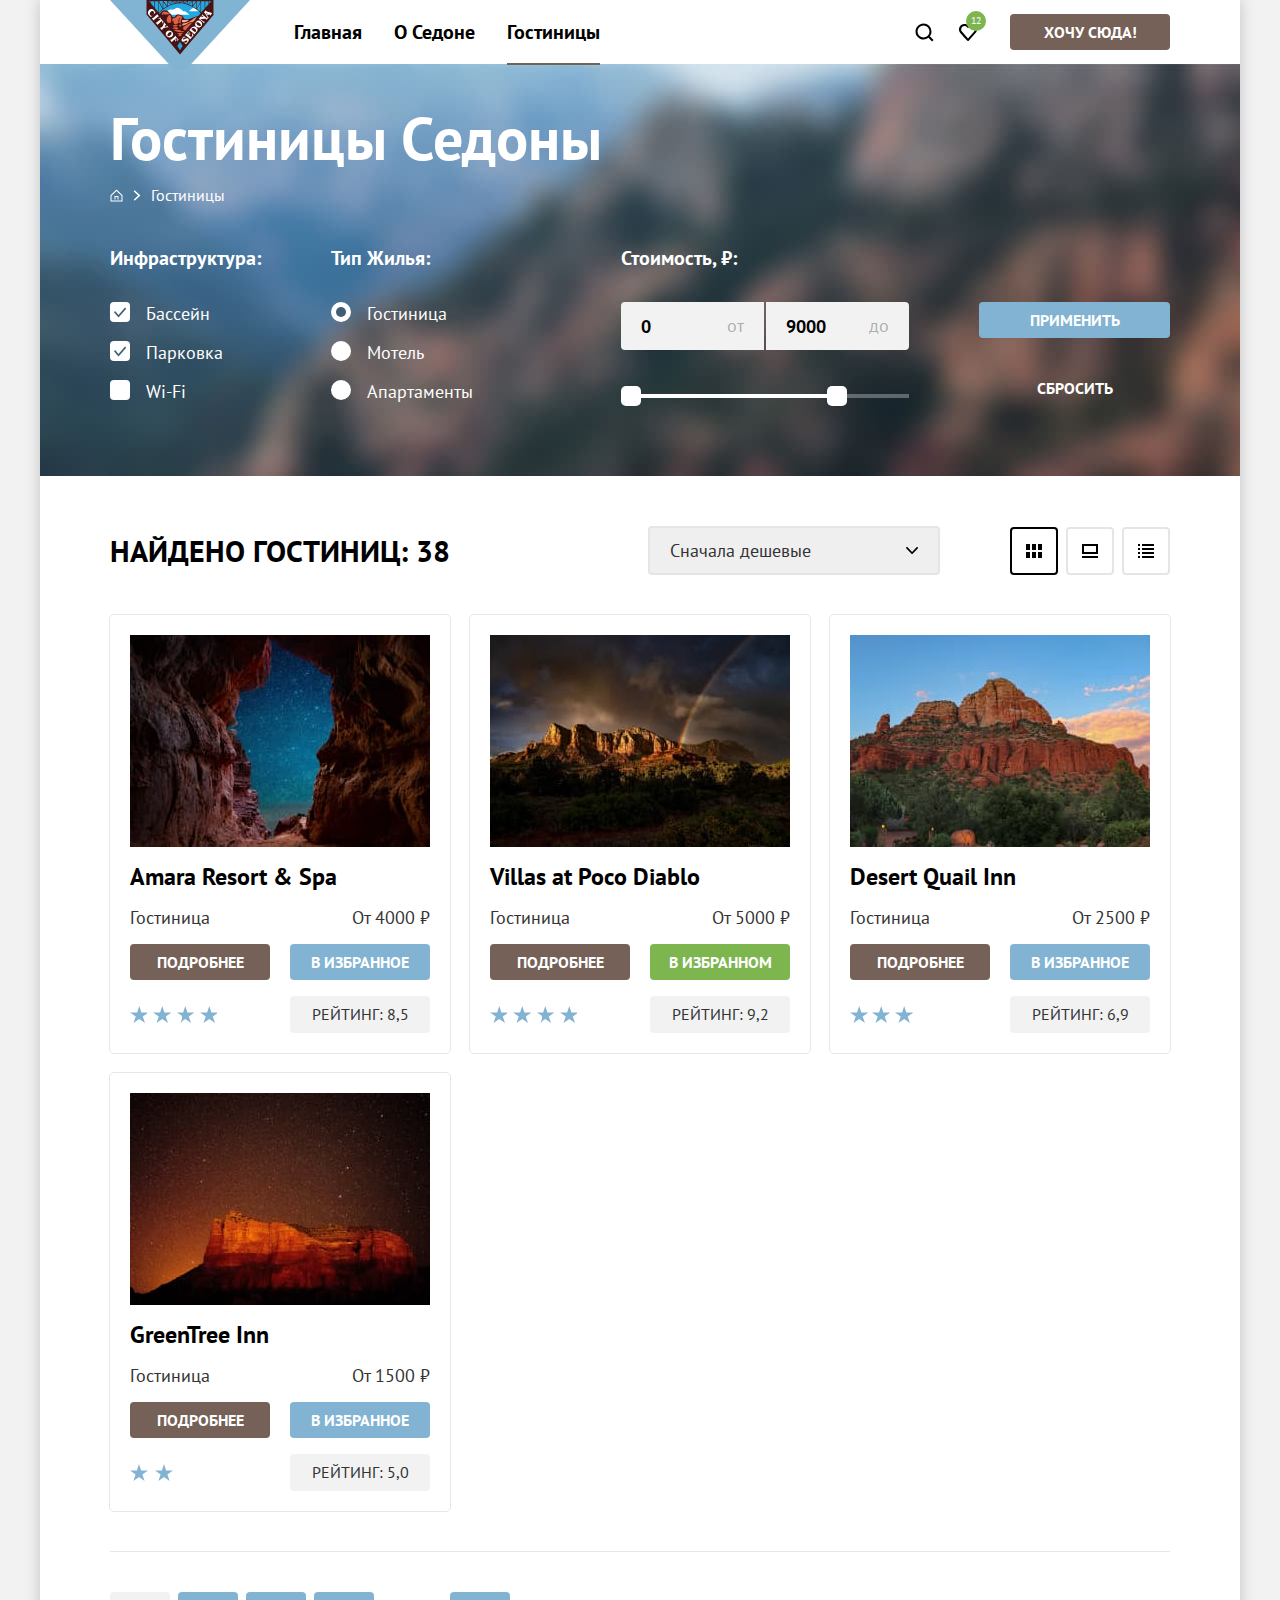
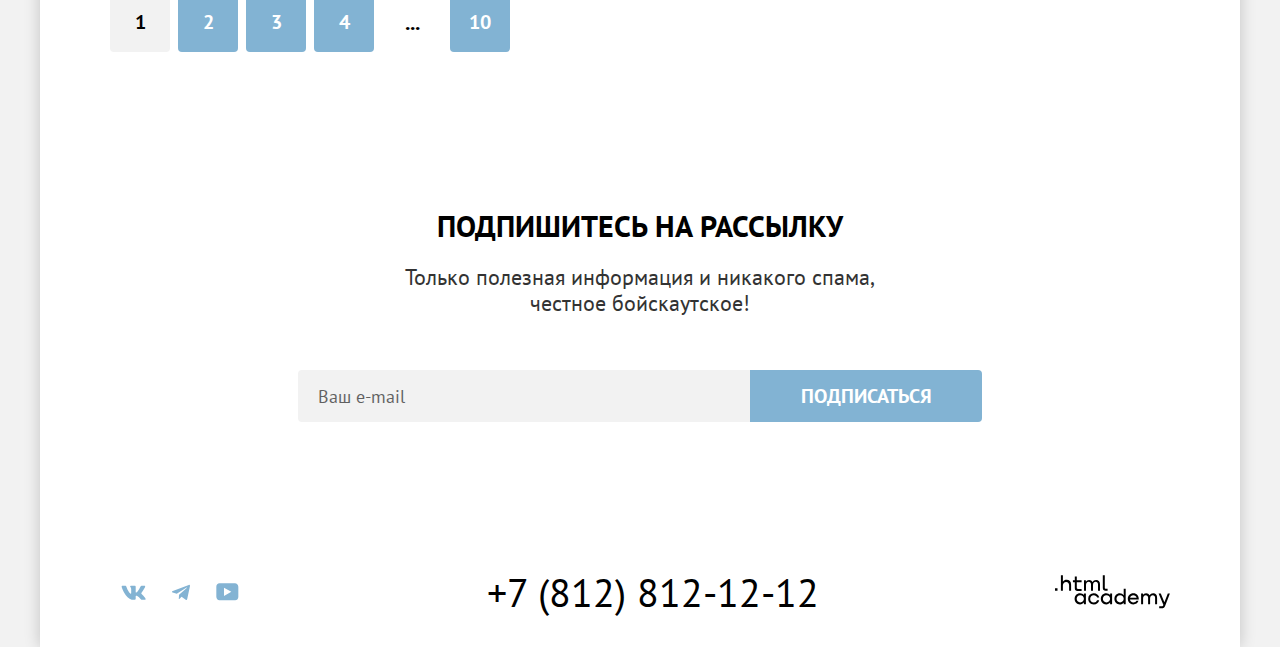
==== commit b4f48b71: "Добавляет исправления" ====
--- a/catalog.html
+++ b/catalog.html
@@ -4,8 +4,10 @@
   <head>
     <meta charset="utf-8">
     <meta name="viewport" content="width=device-width, initial-scale=1">
+    <link rel="icon" href="favicon.ico">
+    <link rel="icon" type="image/png" href="images/favicon-32.png">
+    <title>Седона: Каталог</title>
     <link rel="stylesheet" href="styles/styles.css">
-    <title>Седона: Каталог</title>
   </head>
 
   <body>
@@ -114,7 +116,7 @@
                 </fieldset>
               </div>
 
-              <div class="filter-wrapper">
+              <div class="filter-wrapper filter-wrapper-price">
                 <fieldset class="catalog-filter-group">
                   <legend class="catalog-filter-title">Стоимость, ₽:</legend>
                   <div class="range-wrapper-inputs">
@@ -267,7 +269,7 @@
                 <a class="pagination-link" href="#">4</a>
               </li>
               <li class="pagination-item">
-                <a class="pagination-link pagination-dots" href="#">...</a>
+                <a class="pagination-link pagination-dots">...</a>
               </li>
               <li class="pagination-item">
                 <a class="pagination-link" href="#">10</a>
--- a/styles/styles.css
+++ b/styles/styles.css
@@ -25,13 +25,14 @@
 }
 
 body {
+  min-width: 1200px;
+  margin: 0;
   font-family: "PT Sans", "Arial", sans-serif;
   font-weight: 400;
   font-size: 18px;
   line-height: 21px;
   color: #333333;
-  background-color: #F2F2F2;
-  margin: 0;
+  background-color: #f2f2f2;
 }
 
 img {
@@ -71,16 +72,20 @@
 }
 
 .nav {
+  position: relative;
   width: 1200px;
   display: flex;
   align-items: center;
   padding-left: 238px;
-  position: relative;
+}
+
+.logo-img:hover {
+  opacity: 0.7;
 }
 
 .logo-link {
+  position: absolute;
   text-decoration: none;
-  position: absolute;
   top: 0;
   left: 70px;
 }
@@ -101,29 +106,31 @@
 }
 
 .nav-item,
-.nav-user-item  {
+.nav-user-item {
   list-style: none;
   display: block;
 }
 
 .nav-item {
+  position: relative;
   padding: 20px 16px;
-  transition: all 0.3s ease;
+  transition: all 0.4s ease;
 }
 
 .nav-item:hover {
-  /*background-image: linear-gradient(to top, rgba(228, 241, 249, 0.8), rgba(255, 255, 255, 0.8)); */
   background-color: rgba(227, 240, 248, 0.7);
   box-shadow: 0 0 3px 0 rgba(205, 228, 242, 0.8);
   transition: all 0.3s ease;
 }
 
-.nav-item-current {
-  text-decoration: underline;
-  text-decoration-color: #756257;
-  text-decoration-thickness: 2px;
-  text-underline-offset: 20px;
-  text-underline-position: under;
+.nav-item-current::after {
+  position: absolute;
+  left: 16px;
+  right: 16px;
+  bottom: -1px;
+  height: 2px;
+  background-color: #756257;
+  content: "";
 }
 
 .nav-link {
@@ -136,28 +143,6 @@
 }
 
 .nav-link-search {
-  display: inline-block;
-  min-width: 20px;
-  min-height: 64px;
-  background-image: url("../images/icons-sprites.svg");
-  background-repeat: no-repeat;
-  background-position: -75px;
-  padding: 22px 12px;
-}
-
-.nav-link-favorites {
-  display: inline-block;
-  min-width: 20px;
-  min-height: 64px;
-  background-image: url("../images/icons-sprites.svg");
-  background-repeat: no-repeat;
-  background-position: -100px;
-  padding: 22px 12px;
-  text-decoration: none;
-}
-
-/*
-.nav-link-search {
   background-image: url("../images/icons/icon-search.svg");
   min-width: 44px;
   min-height: 64px;
@@ -165,21 +150,21 @@
 }
 
 .nav-link-favorites {
+  position: relative;
   background-image: url("../images/icons/icon-favorites.svg");
   min-width: 44px;
   min-height: 64px;
   display: block;
   text-decoration: none;
+}
+
+.nav-user-item {
   position: relative;
-}
-*/
-.nav-user-item {
   display: block;
   width: 44px;
   height: 64px;
-  position: relative;
   text-align: center;
-  transition: all 0.3s ease;
+  transition: all 0.4s ease;
 }
 
 .nav-user-item:hover {
@@ -189,6 +174,9 @@
 }
 
 .nav-user-number {
+  position: absolute;
+  left: 20px;
+  top: 11px;
   font-size: 10px;
   line-height: 10px;
   text-align: center;
@@ -196,10 +184,7 @@
   height: 20px;
   border-radius: 10px;
   color: #ffffff;
-  background-color: #7DB54F;
-  position: absolute;
-  left: 20px;
-  top: 11px;
+  background-color: #7db54f;
   padding-top: 5px;
 }
 
@@ -219,10 +204,7 @@
   cursor: pointer;
 }
 
-.button:hover {
- background-color: #615048;
-}
-
+.button:hover,
 .button:focus {
   background-color: #615048;
 }
@@ -234,10 +216,13 @@
 
 .button:disabled {
   background-color: #e5e5e5;
-}
-
-.button:disabled:hover {
+  color: #ffffff;
+}
+
+.button:disabled:hover,
+.button:disabled:active {
   background-color: #e5e5e5;
+  color: #ffffff;
   outline: none;
   cursor: default;
 }
@@ -257,7 +242,7 @@
 
 .welcome-image-wrapper {
   background-image: url("../images/divider.svg"),
-  url("../images/index-background.jpg");
+    url("../images/index-background.jpg");
   background-repeat: no-repeat;
   background-position: center bottom, center;
   background-size: auto, cover;
@@ -315,7 +300,7 @@
   width: 400px;
   min-height: 385px;
   padding: 70px 85px;
-  background-color: #82B3D3;
+  background-color: #82b3d3;
 }
 
 .advantages-title {
@@ -330,7 +315,7 @@
 }
 
 .advantages-title::after {
-  content: '';
+  content: "";
   background-color: rgba(255, 255, 255, 0.3);
   width: 60px;
   height: 2px;
@@ -339,18 +324,18 @@
 }
 
 .advantages-description {
+  position: relative;
   margin: 30px 0 0;
-  position: relative;
 }
 
 .advantages-item-light .advantages-title::after,
 .advantages-item-lightblue .advantages-title::after {
-  background-color: rgba(0, 0, 0, 0.30);
+  background-color: rgba(0, 0, 0, 0.3);
 }
 
 .advantages-item-blue {
   color: #ffffff;
-  background-color: #82B3D3;
+  background-color: #82b3d3;
   width: 100%;
   flex-direction: row;
 }
@@ -386,10 +371,10 @@
 }
 
 .recommendation-description {
-font-size: 22px;
-line-height: 26px;
-margin: 0 0 64px 0;
-padding: 0 30px;
+  font-size: 22px;
+  line-height: 26px;
+  margin: 0 0 64px 0;
+  padding: 0 30px;
 }
 
 .recommendation-list {
@@ -440,7 +425,7 @@
 
 .recommendation-item p {
   margin: 0;
-  padding: 0 85px;
+  padding: 0 85px 25px;
 }
 
 .search {
@@ -483,7 +468,7 @@
   text-align: center;
   color: #ffffff;
   min-height: 415px;
-  padding: 96px 0 104px;
+  padding: 96px 70px 104px;
 }
 
 .subscribe-title {
@@ -505,6 +490,7 @@
 .subscribe-form {
   display: flex;
   justify-content: center;
+  align-items: center;
 }
 
 .button-subscribe {
@@ -520,10 +506,7 @@
 
 .button-subscribe:hover,
 .button-accept:hover,
-.button-favorites:hover {
-  background-color: #68a2ca;
-}
-
+.button-favorites:hover,
 .button-subscribe:focus,
 .button-accept:focus,
 .button-favorites:focus {
@@ -538,16 +521,35 @@
 }
 
 .field {
+  padding: 12px 20px;
   width: 452px;
   height: 52px;
   font-family: "PT Sans", "Arial", sans-serif;
   font-size: 18px;
   line-height: 24px;
   color: #000000;
-  background: #F2F2F2;
+  background: #f2f2f2;
   border-radius: 4px 0 0 4px;
   border: 0;
-  padding: 12px 20px;
+}
+
+.field:hover {
+  background-color: #e6e6e6;
+  color: rgba(0, 0, 0, 0.6);
+}
+
+.field:focus {
+  border-radius: 4px;
+  outline: 3px solid #83b3d3;
+  background-color: #e6e6e6;
+}
+
+.field:disabled {
+  opacity: 0.6;
+}
+
+.field:disabled:hover {
+  background-color: #f2f2f2;
 }
 
 .field::placeholder {
@@ -588,7 +590,7 @@
 
 .social-link:hover path,
 .social-link:focus path {
-  fill: rgba(104, 162, 202, 1);
+  fill: #68a2ca;
 }
 
 .social-link:active path {
@@ -597,7 +599,7 @@
 
 .footer-contacts {
   width: 720px;
-  height: 50px;
+  min-height: 50px;
   display: flex;
   justify-content: center;
   align-items: center;
@@ -635,7 +637,7 @@
 
 .logo-htmlacademy:hover path,
 .logo-htmlacademy:focus path {
-  fill: rgba(117, 97, 87, 1);
+  fill: #756157;
 }
 
 .logo-htmlacademy:active path {
@@ -662,10 +664,11 @@
 }
 
 .breadcrumbs-list {
+  display: flex;
+  flex-wrap: wrap;
+  align-items: center;
   margin: 0 0 40px 0;
   padding: 0;
-  display: flex;
-  align-items: center;
 }
 
 .breadcrumbs-item {
@@ -675,11 +678,11 @@
 }
 
 .breadcrumbs-item:not(:last-child)::after {
-  content: '';
+  content: "";
   display: block;
   width: 8px;
   height: 20px;
-  background-image: url(../images/decorations/arrow-white.svg);
+  background-image: url("../images/decorations/arrow-white.svg");
   background-repeat: no-repeat;
   background-position: 50% 50%;
   margin: 0 10px;
@@ -700,13 +703,17 @@
   opacity: 0.3;
 }
 
+.breadcrumbs-item:last-child .breadcrumbs-link:hover {
+  opacity: 1;
+}
+
 .home-link {
   display: block;
   width: 13px;
   height: 15px;
-  background-image: url(../images/icons-sprites.svg);
+  background-image: url("../images/decorations/small-house.svg");
   background-repeat: no-repeat;
-  background-position: -229px;
+  background-position: center;
 }
 
 .catalog-filter {
@@ -716,14 +723,18 @@
 
 .filter-wrapper {
   display: flex;
+  flex-wrap: wrap;
+  gap: 70px;
+}
+
+.filter-wrapper-price {
   justify-content: space-between;
-  gap: 70px;
-}
-
+  flex-wrap: nowrap;
+}
 
 .catalog-filter-group {
   border: none;
-  margin: 0 ;
+  margin: 0;
   padding: 0;
 }
 
@@ -743,24 +754,24 @@
 }
 
 .catalog-label {
+  position: relative;
   display: block;
-  position: relative;
 }
 
 .catalog-label:hover {
   opacity: 0.6;
 }
 
-.catalog-input:focus+.catalog-mark {
-  outline: 3px solid #83B3D3;
+.catalog-input:focus + .catalog-mark {
+  outline: 3px solid #83b3d3;
 }
 
 .catalog-label:active {
   opacity: 0.3;
 }
 
-.catalog-input[type="checkbox"]:checked+.catalog-mark {
-  background-image: url(../images/decorations/check-mark.svg);
+.catalog-input[type="checkbox"]:checked + .catalog-mark {
+  background-image: url("../images/decorations/check-mark.svg");
   background-repeat: no-repeat;
   background-position: 60% 60%;
 }
@@ -779,19 +790,20 @@
   padding-left: 36px;
 }
 
-.catalog-input[type="radio"]+.catalog-mark {
+.catalog-input[type="radio"] + .catalog-mark {
   border-radius: 50%;
 }
-.catalog-input[type="radio"]:checked+.catalog-mark::before {
-  content: '';
+
+.catalog-input[type="radio"]:checked + .catalog-mark::before {
+  position: absolute;
+  top: 50%;
+  left: 50%;
+  transform: translate(-50%, -50%);
+  content: "";
   width: 10px;
   height: 10px;
   border-radius: 50%;
   background-color: #3f5e72;
-  position: absolute;
-  top: 50%;
-  left: 50%;
-  transform: translate(-50%, -50%);
 }
 
 .catalog-filter-title {
@@ -816,18 +828,18 @@
 }
 
 .label-wrapper {
+  position: absolute;
+  right: 20px;
+  top: 12px;
   line-height: 24px;
   color: rgba(0, 0, 0, 0.3);
-  position: absolute;
   z-index: 1;
-  right: 20px;
-  top: 12px;
 }
 
 .range-input {
   width: 143px;
   height: 48px;
-  background-color:  #f2f2f2;
+  background-color: #f2f2f2;
   font-family: "PT Sans", "Arial", sans-serif;
   font-weight: 700;
   font-size: 18px;
@@ -835,18 +847,25 @@
   color: #000000;
   padding: 12px 42px 12px 20px;
   border: 0;
-  -webkit-appearance: none;
-  -moz-appearance: none;
-  appearance: none;
-}
-
-.range-imput:hover {
-  background-color: #e6e6e6;;
-}
-
+  -moz-appearance: textfield;
+}
+
+.range-input:hover,
 .range-input:focus-visible {
-  outline: 3px solid #83e3d3;
-  background: #e6e6e6;
+  background-color: #e6e6e6;
+}
+
+.range-input:focus-visible {
+  outline: 3px solid #83b3d3;
+}
+
+.range-input:disabled {
+  opacity: 0.6;
+}
+
+.range-input:disabled:hover {
+  opacity: 0.6;
+  background-color: #f2f2f2;
 }
 
 .range-input::-webkit-outer-spin-button,
@@ -886,8 +905,18 @@
   cursor: pointer;
 }
 
+.range-toggle:hover,
+.range-toggle:focus {
+  box-shadow: 0 4px 10px 0 rgba(0, 0, 0, 0.25);
+}
+
+.range-toggle:focus {
+  outline: 3px solid #83b3d3;
+}
+
 .range-toggle:active {
   outline: 2px solid rgb(131, 179, 211);
+  box-shadow: 0 7px 15px 0 rgba(0, 0, 0, 0.4);
 }
 
 .toggle-min {
@@ -907,15 +936,15 @@
 
 .button-accept {
   min-width: 191px;
-  height: 36px;
-  background-color: #82B3D3;
+  min-height: 36px;
+  background-color: #82b3d3;
   color: #ffffff;
   border: none;
   margin-bottom: 32px;
 }
 
 .button-accept:hover {
-  background-color: #68A2CA;
+  background-color: #68a2ca;
 }
 
 .button-reset {
@@ -925,17 +954,16 @@
   border-radius: 0;
   color: #ffffff;
   border: none;
-
 }
 
 .button-reset:hover {
   background-color: transparent;
-  opacity: 0.6;
+  color: rgba(255, 255, 255, 0.6);
 }
 
 .button-reset:focus {
   background-color: transparent;
-  outline: 3px solid #83b3d3;;
+  outline: 3px solid #83b3d3;
   border-radius: 4px;
 }
 
@@ -944,12 +972,22 @@
   outline: none;
 }
 
+.button-reset:disabled {
+  color: rgba(255, 255, 255, 0.1);
+  background-color: transparent;
+}
+
+.button-reset:disabled:hover {
+  color: rgba(255, 255, 255, 0.1);
+  background-color: transparent;
+}
+
 .filter-cards-wrapper {
   padding: 50px 70px 60px;
 }
 
 .filter-results {
-  height: 49px;
+  min-height: 49px;
   color: #000000;
   background-color: #ffffff;
   display: flex;
@@ -967,28 +1005,34 @@
   border: 2px solid #e5e5e5;
   border-radius: 4px;
   padding-left: 20px;
+  padding-right: 45px;
   margin-left: auto;
   margin-right: 70px;
   -webkit-appearance: none;
   -moz-appearance: none;
   appearance: none;
-  background-image: url(../images/decorations/arrow-black.svg);
+  background-image: url("../images/decorations/arrow-black.svg");
   background-repeat: no-repeat;
-  background-position: right 20px top 21px;
+  background-position: right 20px center;
 }
 
 .select-control:hover,
 .select-control:focus {
-  border-color: #68A2CA;
+  border-color: #68a2ca;
+}
+
+.select-control:focus {
+  outline: none;
 }
 
 .select-control:disabled {
-  border: 2px solid #e5e5e5;
+  border: 2px solid #000000;
   opacity: 0.3;
 }
 
 .filter-results-title,
 .filter-results-quantity {
+  max-width: 450px;
   font-weight: 700;
   font-size: 30px;
   line-height: 36px;
@@ -997,10 +1041,12 @@
 }
 
 .card-toggle-list {
+  display: flex;
+  flex-wrap: wrap;
+  gap: 8px;
+  max-width: 300px;
   margin: 0;
   padding: 0;
-  display: flex;
-  gap: 8px;
 }
 
 .card-toggle-item {
@@ -1028,24 +1074,24 @@
   border: 2px solid #000000;
 }
 
-.card-toggle-item:nth-of-type(1) {
-  background-image: url(../images/decorations/view-1.svg);
+.card-toggle-item:nth-of-type(1) .card-grid-toggle {
+  background-image: url("../images/decorations/view-1.svg");
   background-repeat: no-repeat;
   background-position: center center;
 }
 
-.card-grid-toggle-current{
+.card-grid-toggle-current {
   border: 2px solid #000000;
 }
 
-.card-toggle-item:nth-of-type(2) {
-  background-image: url(../images/decorations/view-2.svg);
+.card-toggle-item:nth-of-type(2) .card-grid-toggle {
+  background-image: url("../images/decorations/view-2.svg");
   background-repeat: no-repeat;
   background-position: center center;
 }
 
-.card-toggle-item:nth-of-type(3) {
-  background-image: url(../images/decorations/view-3.svg);
+.card-toggle-item:nth-of-type(3) .card-grid-toggle {
+  background-image: url("../images/decorations/view-3.svg");
   background-repeat: no-repeat;
   background-position: center center;
 }
@@ -1055,7 +1101,7 @@
 }
 
 .hotel-cards::after {
-  content: '';
+  content: "";
   display: block;
   margin: 40px 0;
   width: 1060px;
@@ -1075,7 +1121,7 @@
   list-style: none;
   width: 340px;
   min-height: 438px;
-  outline: 1px solid #E6E6E6;
+  outline: 1px solid #e6e6e6;
   border-radius: 4px;
   padding: 20px;
   display: grid;
@@ -1092,6 +1138,10 @@
   max-width: max-content;
 }
 
+.hotel-card-link:hover {
+  opacity: 0.8;
+}
+
 .hotel-card-link:nth-of-type(2) {
   grid-column: 1/-1;
   grid-row: 2/3;
@@ -1114,6 +1164,7 @@
   margin: 0;
   width: 140px;
 }
+
 /*
 .product-card-info {
   display: grid;
@@ -1145,11 +1196,11 @@
 }
 
 .button-favorites-current {
- background-color: #7db54f;
- min-width: 140px;
- border: none;
- padding: 8px 18px;
- display: inline-block;
+  background-color: #7db54f;
+  min-width: 140px;
+  border: none;
+  padding: 8px 18px;
+  display: inline-block;
 }
 
 .button-favorites-current:hover {
@@ -1160,14 +1211,19 @@
   background-color: #6c9e42;
 }
 
+.button-favorites-current:active {
+  background-color: #7db54f;
+  color: rgba(255, 255, 255, 0.3);
+}
+
 .product-card-stars {
-  background-image: url(../images/decorations/star.svg);
+  background-image: url("../images/decorations/star.svg");
   background-repeat: space;
   width: 18px;
   height: 17px;
   margin: 0;
   background-position: 0 50%;
-  margin-top: 10px;
+  align-self: center;
 }
 
 .stars-2 {
@@ -1192,12 +1248,12 @@
   text-align: center;
   text-transform: uppercase;
   color: #333333;
-  background: #F2F2F2;
+  background: #f2f2f2;
   border-radius: 4px;
   min-width: 140px;
-  height: 37px;
+  min-height: 37px;
   display: block;
-  padding: 9px 15px;
+  padding: 8px 15px;
 }
 
 .pagination-container {
@@ -1205,10 +1261,11 @@
 }
 
 .pagination-list {
+  display: flex;
+  flex-wrap: wrap;
+  gap: 8px;
   margin: 0;
   padding: 0;
-  display: flex;
-  gap: 8px;
 }
 
 .pagination-item {
@@ -1216,39 +1273,44 @@
 }
 
 .pagination-link {
-width: 60px;
-height: 60px;
-color: #ffffff;
-background-color: #82B3D3;
-border-radius: 4px;
-text-decoration: none;
-display: flex;
-font-weight: 700;
-font-size: 20px;
-line-height: 36px;
-align-items: center;
-justify-content: center;
+  display: flex;
+  align-items: center;
+  justify-content: center;
+  min-width: 60px;
+  min-height: 60px;
+  padding: 5px;
+  color: #ffffff;
+  background-color: #82b3d3;
+  border-radius: 4px;
+  text-decoration: none;
+  font-weight: 700;
+  font-size: 20px;
+  line-height: 36px;
 }
 
 .pagination-link:hover {
-  background-color: #68A2CA;
+  background-color: #68a2ca;
+  border: 1px solid #82b3d3;
 }
 
 .pagination-link:focus {
-  background-color: #68A2CA;
+  background-color: #68a2ca;
+  border: 1px solid #82b3d3;
 }
 
 .pagination-link:active {
   color: rgba(255, 255, 255, 0.3);
+  background-color: #82b3d3;
 }
 
 .pagination-current {
- background-color: #f2f2f2;
- color: #000000;
+  background-color: #f2f2f2;
+  color: #000000;
 }
 
 .pagination-current:hover {
   background-color: #f2f2f2;
+  border: none;
 }
 
 .pagination-current:active {
@@ -1260,21 +1322,23 @@
   background-color: transparent;
   color: #000000;
   font-size: 22px;
-  line-height: 26px;;
+  line-height: 26px;
 }
 
 .pagination-dots:hover {
   background-color: transparent;
+  border: none;
 }
 
 .pagination-dots:focus {
   background-color: transparent;
-  border-radius: 4px;
+  outline: none;
+  border: none;
 }
 
 .pagination-dots:active {
   background-color: transparent;
-  color: #000000;;
+  color: #000000;
 }
 
 .subscribe-white {
@@ -1286,3 +1350,344 @@
 .subscribe-white .subscribe-description {
   color: #333333;
 }
+
+.modal-container {
+  position: fixed;
+  top: 0;
+  left: 0;
+  display: flex;
+  width: 100%;
+  height: 100%;
+  background-color: rgba(242, 242, 242, 0.8);
+}
+
+.modal-closed {
+  display: none;
+}
+
+.modal-wrapper {
+  height: 576px;
+  overflow-y: auto;
+  margin: auto;
+  border-radius: 30px;
+}
+
+.modal {
+  position: relative;
+  margin: auto;
+  padding: 64px 70px;
+  border-radius: 30px;
+  background: #ffffff;
+  box-shadow: 0 25px 50px 0 rgba(0, 0, 0, 0.15);
+}
+
+.modal-search {
+  width: 717px;
+}
+
+.modal-close-button {
+  position: absolute;
+  top: 64px;
+  right: 52px;
+  width: 52px;
+  height: 52px;
+  border: none;
+  border-radius: 50%;
+  background-color: #f2f2f2;
+  cursor: pointer;
+  display: flex;
+  align-items: center;
+  justify-content: center;
+}
+
+.modal-close-button::before,
+.modal-close-button::after {
+  content: "";
+  position: absolute;
+  width: 18px;
+  height: 2px;
+  background-color: #000000;
+  transform: rotate(45deg);
+  transform-origin: center;
+}
+
+.modal-close-button::after {
+  transform: rotate(-45deg);
+}
+
+.modal-close-button:hover {
+  background-color: #e6e6e6;
+}
+
+.modal-close-button:focus {
+  outline: 3px solid #83b3d3;
+  background-color: #e6e6e6;
+}
+
+.modal-close-button:active {
+  background-color: #e6e6e6;
+  outline: none;
+}
+
+.modal-close-button:active::before,
+.modal-close-button:active::after {
+  background-color: rgba(0, 0, 0, 0.3);
+}
+
+
+.modal-title {
+  margin: 0 0 64px 0;
+  color: #000000;
+  font-size: 30px;
+  font-weight: 700;
+  line-height: 36px;
+  text-transform: uppercase;
+}
+
+.field-group {
+  margin: 0;
+  display: flex;
+  flex-wrap: wrap;
+  align-items: baseline;
+}
+
+.search-label {
+  width: calc(100% - 440px);
+}
+
+.search-input {
+  width: 440px;
+  height: 48px;
+  padding-right: 40px;
+  font-weight: 700;
+  margin-bottom: 4px;
+  border-radius: 4px;
+  background-image: url("../images/decorations/modal-calendar.svg");
+  background-repeat: no-repeat;
+  background-position: top 16px right 20px;
+}
+
+.search-input::placeholder {
+  opacity: 1;
+}
+
+.search-label,
+.quantity-label {
+  color: #000000;
+  font-size: 20px;
+  font-weight: 700;
+  line-height: 24px;
+}
+
+.wrong-date,
+.free-date {
+  color: #ff5757;
+  font-size: 16px;
+  margin: 0 0 23px 157px;
+}
+
+.free-date {
+  color: #333333;
+}
+
+.quantity-group {
+  display: flex;
+  justify-content: space-between;
+  margin-bottom: 48px;
+}
+
+.adults-group,
+.children-group {
+  position: relative;
+  margin: 0;
+  display: flex;
+  align-items: center;
+}
+
+.quantity-input {
+  width: 110px;
+  height: 48px;
+  color: #000000;
+  text-align: center;
+  font-size: 18px;
+  font-weight: 700;
+  line-height: 20px;
+  border-radius: 4px;
+  -moz-appearance: textfield;
+}
+
+.quantity-input:focus {
+  outline: 3px solid #83b3d3;
+  background-color: #e6e6e6;
+}
+
+.quantity-input:disabled:hover {
+  color: #000000;
+}
+
+.quantity-input::-webkit-outer-spin-button,
+.quantity-input::-webkit-inner-spin-button {
+  -webkit-appearance: none;
+}
+
+.quantity-label-adults {
+  margin-right: 46px;
+}
+
+.quantity-label-children {
+  position: relative;
+  display: flex;
+  gap: 10px;
+  align-items: center;
+}
+
+.counter {
+  position: absolute;
+  width: 40px;
+  height: 48px;
+  border: none;
+  cursor: pointer;
+  background-color: transparent;
+  justify-content: center;
+}
+
+.button-minus {
+  right: 70px;
+}
+
+.button-plus {
+  right: 0;
+}
+
+.button-minus::before,
+.button-plus::before,
+.button-plus::after {
+  position: absolute;
+  top: 50%;
+  left: 50%;
+  transform: translate(-50%, -50%);
+  content: "";
+  width: 14px;
+  height: 2px;
+  background-color: #cdc7c4;
+}
+
+.button-plus::after {
+  transform: translate(-50%, -50%) rotate(90deg);
+}
+
+.button-plus:hover::before,
+.button-plus:hover::after,
+.button-minus:hover::before,
+.button-plus:focus::before,
+.button-plus:focus::after,
+.button-minus:focus::before {
+  background-color: #000000;
+}
+
+.counter:focus {
+  outline: 3px solid #82b3d3;
+  border-radius: 4px;
+}
+
+.counter:active {
+  outline: none;
+}
+
+.button-plus:active::before,
+.button-plus:active::after,
+.button-minus:active::before {
+  background-color: #cccccc;
+}
+
+.counter:disabled:focus {
+  outline: none;
+}
+
+.button-plus:disabled::before,
+.button-plus:disabled::after,
+.button-minus:disabled::before,
+.button-plus:disabled:hover::before,
+.button-plus:disabled:hover::after,
+.button-minus:disabled:hover::before {
+  opacity: 0.6;
+  background-color: #cdc7c4;
+}
+
+.modal-info {
+  width: 26px;
+  height: 26px;
+  border-radius: 50%;
+  background-image: url("../images/decorations/modal-info.svg");
+  background-repeat: no-repeat;
+  background-position: center;
+  border: none;
+  vertical-align: top;
+}
+
+.modal-info:hover {
+  opacity: 0.7;
+}
+
+.tooltip {
+  position: relative;
+  margin-right: 46px;
+}
+
+.tooltip-text {
+  position: absolute;
+  left: 50%;
+  transform: translateX(-50%);
+  color: #ffffff;
+  border-radius: 10px;
+  background-color: #333333;
+  box-shadow: 0 15px 30px 0 rgba(0, 0, 0, 0.3);
+  font-size: 16px;
+  font-weight: 400;
+  line-height: 20px;
+  display: none;
+  width: 256px;
+  padding: 21px 18px 22px 22px;
+  margin-top: 16px;
+  z-index: 1;
+}
+
+.tooltip-text::before {
+  position: absolute;
+  bottom: 100%;
+  left: 0;
+  right: 0;
+  content: "";
+  width: 19px;
+  height: 9px;
+  background-image: url("../images/decorations/modal-triangle.svg");
+  background-repeat: no-repeat;
+  background-position: center;
+  margin-left: auto;
+  margin-right: auto;
+}
+
+.modal-info:hover + .tooltip-text,
+.modal-info:focus + .tooltip-text {
+  display: block;
+}
+
+.button-modal-search {
+  border: none;
+  width: 100%;
+  min-height: 60px;
+  font-size: 20px;
+  font-weight: 700;
+  line-height: 24px;
+  background-color: #83b3d3;
+  border-radius: 10px;
+}
+
+.button-modal-search:hover,
+.button-modal-search:focus {
+  background-color: #68a2ca;
+}
+
+.button-modal-search:active {
+  color: rgba(255, 255, 255, 0.3);
+}
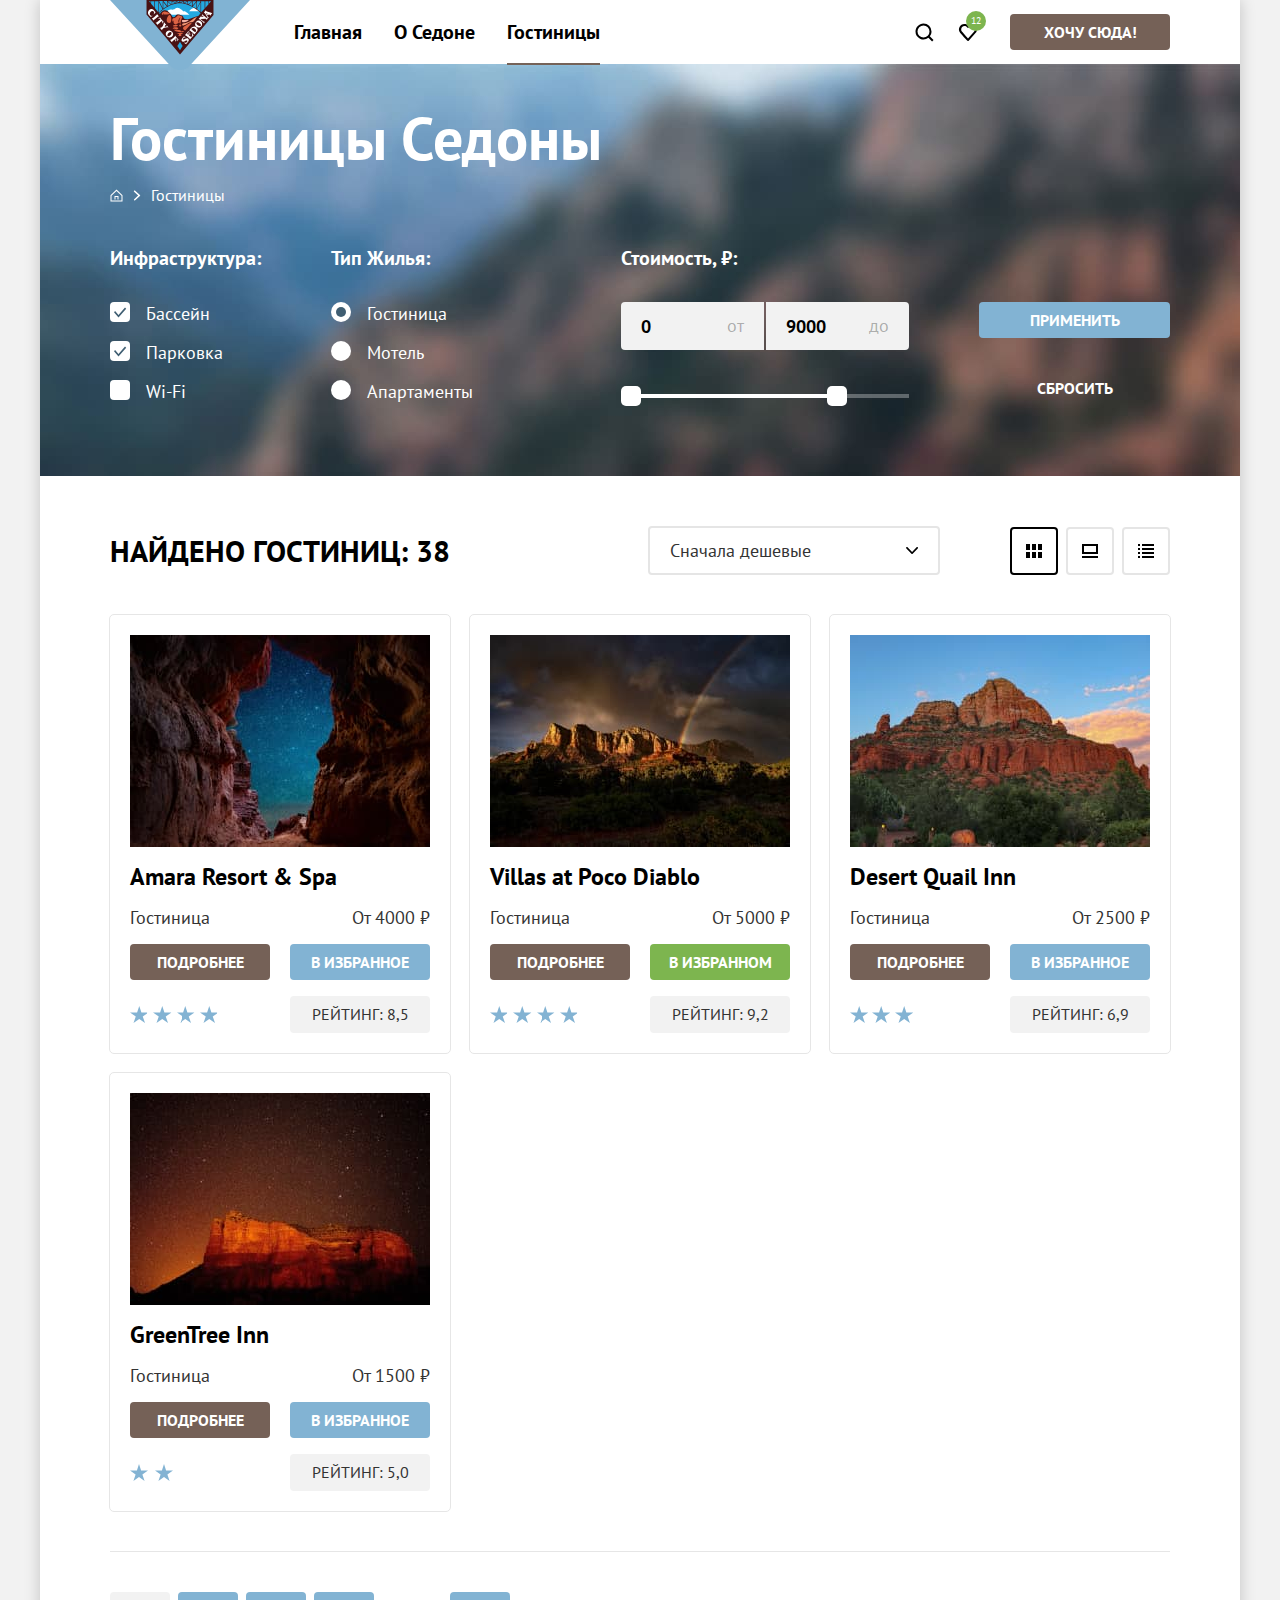
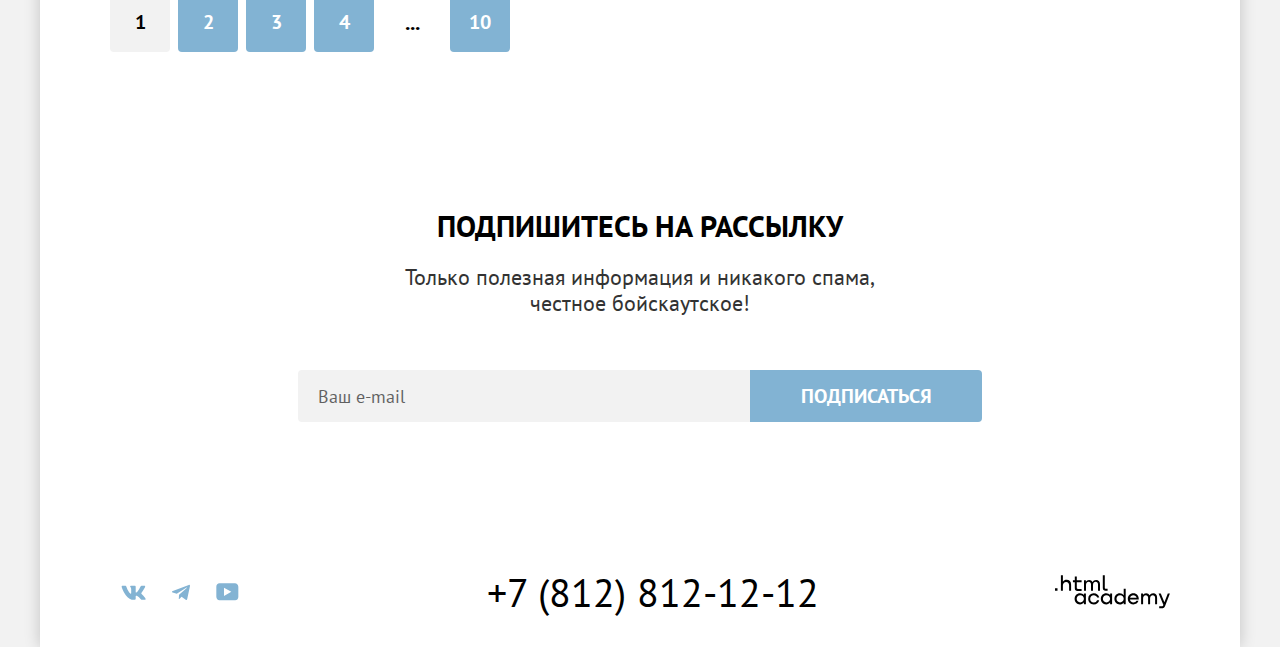
==== commit a4fae4d4: "Merge pull request #11 from DanSkor/master" ====
--- a/catalog.html
+++ b/catalog.html
@@ -4,15 +4,14 @@
   <head>
     <meta charset="utf-8">
     <meta name="viewport" content="width=device-width, initial-scale=1">
-    <link rel="icon" href="favicon.ico">
-    <link rel="icon" type="image/png" href="images/favicon-32.png">
+    <link rel="icon" type="image/png" sizes="32x32" href="images/favicon.png">
     <title>Седона: Каталог</title>
     <link rel="stylesheet" href="styles/styles.css">
   </head>
 
   <body>
     <div class="main-container">
-      <header class="page-header">
+      <header class="page-header" data-test="header">
         <nav class="nav">
           <a class="logo-link" href="#">
             <img class="logo-img" src="images/logo/logo-sedona.svg" width="140" height="70" alt="Логотип Седона.">
@@ -44,7 +43,7 @@
         </nav>
       </header>
 
-      <main class="main-catalog">
+      <main class="main-catalog" data-test="main">
         <div class="filter-container">
           <h1 class="catalog-title">Гостиницы Седоны</h1>
           <ul class="breadcrumbs-list">
@@ -57,7 +56,8 @@
               <a class="breadcrumbs-link">Гостиницы</a>
             </li>
           </ul>
-          <section class="catalog-products">
+
+          <section class="catalog-products" data-test="filter">
             <h2 class="visually-hidden">Список товаров с фильтрами</h2>
             <form class="catalog-filter" action="https://echo.htmlacademy.ru/" method="get">
               <div class="filter-wrapper">
@@ -87,7 +87,6 @@
                     </li>
                   </ul>
                 </fieldset>
-
                 <fieldset class="catalog-filter-group">
                   <legend class="catalog-filter-title">Тип Жилья:</legend>
                   <ul class="catalog-filter-list">
@@ -115,7 +114,6 @@
                   </ul>
                 </fieldset>
               </div>
-
               <div class="filter-wrapper filter-wrapper-price">
                 <fieldset class="catalog-filter-group">
                   <legend class="catalog-filter-title">Стоимость, ₽:</legend>
@@ -140,7 +138,6 @@
                     </div>
                   </div>
                 </fieldset>
-
                 <div class="catalog-filter-buttons">
                   <button class="button button-accept" type="submit">ПРИМЕНИТЬ</button>
                   <button class="button button-reset" type="reset">СБРОСИТЬ</button>
@@ -149,11 +146,12 @@
             </form>
           </section>
         </div>
-        <div class="filter-cards-wrapper">
+
+        <div class="filter-cards-wrapper" data-test="catalog">
           <section class="filter-results">
             <h2 class="visually-hidden">Сортировка результатов</h2>
             <p class="filter-results-title">Найдено гостиниц: <span class="filter-results-quantity">38</span></p>
-            <select class="select-control" aria-label="Сортировка">
+            <select class="select-control" aria-label="Сортировка.">
               <option value="cheap">Сначала дешевые</option>
               <option value="expensive">Сначала дорогие</option>
               <option value="popular">Сначала популярные</option>
@@ -178,7 +176,7 @@
           </section>
 
           <section class="hotel-cards">
-            <h2 class="visually-hidden">Отсортиорванные гостиницы</h2>
+            <h2 class="visually-hidden">Отсортированные гостиницы</h2>
             <ul class="hotel-cards-list">
               <li class="hotel-card">
                 <a class="hotel-card-link" href="#">
@@ -277,7 +275,8 @@
             </ol>
           </div>
         </div>
-        <section class="subscribe subscribe-white">
+
+        <section class="subscribe subscribe-white" data-test="subscribe">
           <h2 class="subscribe-title">Подпишитесь на рассылку</h2>
           <p class="subscribe-description">Только полезная информация и никакого спама,<br> честное бойскаутское!</p>
           <form class="subscribe-form" action="https://echo.htmlacademy.ru/" method="post">
@@ -289,7 +288,7 @@
         </section>
       </main>
 
-      <footer class="page-footer">
+      <footer class="page-footer" data-test="footer">
         <section class="footer-social">
           <h2 class="visually-hidden">Социальные сети</h2>
           <ul class="social-list">
@@ -332,9 +331,9 @@
           </a>
         </section>
         <section class="copyright">
-          <h2 class="visually-hidden">html academy</h2>
           <a class="logo-htmlacademy" href="https://htmlacademy.ru/">
-            <svg aria-hidden="true" focusable="false" width="115" height="34" viewBox="0 0 115 34" fill="none"
+            <h2 class="visually-hidden">html academy</h2>
+            <svg role="img" aria-hidden="true" focusable="false" width="115" height="34" viewBox="0 0 115 34" fill="none"
               xmlns="http://www.w3.org/2000/svg">
               <path fill="#000"
                 d="M0 13.26v2.6h2.5v-2.6H0ZM11.6 4.86c-1.6 0-2.8.7-3.6 1.7h-.1V.36h-2v15.5h2v-5.3c0-2.1 1.3-3.6 3.3-3.6 1.8 0 2.9 1.4 2.9 3.2v5.7h2v-6.1c.1-3-1.8-4.9-4.5-4.9ZM26.6 5.16h-4.8v-3.7h-2v3.8h-1.9v2h1.9v6c0 1.7 1 2.7 2.7 2.7h4.1v-2h-3.7c-.7 0-1.1-.4-1.1-1.1v-5.7h4.8v-2ZM41.1 4.96c-1.6 0-2.9.8-3.5 2.1h-.1c-.6-1.2-1.8-2.1-3.4-2.1-1.4 0-2.5.8-3.1 1.8h-.1v-1.6H29v10.6h2v-5.4c0-2 1-3.5 2.6-3.5 1.5 0 2.4 1 2.4 2.6v6.3h2v-5.6c0-2.4 1.4-3.3 2.6-3.3 1.5 0 2.4 1 2.4 2.6v6.3h2v-6.5c.1-2.5-1.4-4.3-3.9-4.3ZM47.8 13.06c0 1.7 1 2.7 2.8 2.7h2v-2h-1.7c-.7 0-1.1-.4-1.1-1.1V.36h-2v12.7ZM28.9 20.06c-.9-1.1-2.2-1.8-3.9-1.8-3.1 0-5.4 2.3-5.4 5.6s2.3 5.6 5.4 5.6c1.8 0 3-.8 3.8-1.9h.1v1.6h2v-10.6h-2v1.5Zm-3.6 7.4c-2.2 0-3.6-1.6-3.6-3.6s1.4-3.6 3.6-3.6 3.6 1.6 3.6 3.6c0 1.9-1.4 3.6-3.6 3.6ZM44.2 22.36c-.5-2.4-2.6-4.1-5.4-4.1a5.4 5.4 0 0 0-5.6 5.6c0 3.1 2.2 5.6 5.6 5.6 2.8 0 4.9-1.8 5.4-4.2h-2.1a3.4 3.4 0 0 1-3.3 2.3c-2.2 0-3.6-1.6-3.6-3.6s1.4-3.6 3.6-3.6c1.6 0 2.8 1 3.3 2.2h2.1v-.2ZM55.1 20.06c-.9-1.1-2.2-1.8-3.9-1.8-3.1 0-5.4 2.3-5.4 5.6s2.3 5.6 5.4 5.6c1.8 0 3-.8 3.8-1.9h.1v1.6h2v-10.6h-2v1.5Zm-3.6 7.4c-2.2 0-3.6-1.6-3.6-3.6s1.4-3.6 3.6-3.6 3.6 1.6 3.6 3.6c0 1.9-1.5 3.6-3.6 3.6ZM68.7 20.16c-.9-1.1-2.2-1.9-3.9-1.9-3.1 0-5.4 2.3-5.4 5.6s2.2 5.6 5.4 5.6c1.7 0 3-.8 3.8-1.8h.1v1.5h2v-15.4h-2v6.4Zm-3.6 7.3c-2.2 0-3.6-1.6-3.6-3.6s1.4-3.6 3.6-3.6 3.6 1.6 3.6 3.6c-.1 2-1.5 3.6-3.6 3.6ZM78.3 18.26c-3.3 0-5.5 2.5-5.5 5.6 0 3 2.1 5.6 5.5 5.6 2.5 0 4.5-1.3 5.2-3.6h-2.1c-.5 1-1.6 1.6-3 1.6-1.9 0-3.3-1.3-3.4-2.9h8.8c.2-3.6-2-6.3-5.5-6.3Zm0 1.9c1.7 0 3 1 3.3 2.6h-6.5c.3-1.5 1.5-2.6 3.2-2.6ZM98.2 18.26c-1.6 0-2.9.8-3.6 2h-.1c-.6-1.2-1.8-2-3.4-2-1.4 0-2.5.7-3.1 1.8v-1.5h-1.9v10.6h2v-5.4c0-2 1-3.4 2.6-3.5 1.5 0 2.4 1 2.4 2.6v6.3h2v-5.6c0-2.4 1.4-3.3 2.6-3.3 1.5 0 2.4 1 2.4 2.6v6.3h2v-6.5c.1-2.6-1.4-4.4-3.9-4.4ZM109.4 27.36l-3.6-8.9h-2.2l4.8 11.6c-.3.9-.7 1.2-1.7 1.2h-2.5v2h2.5c1.8 0 2.8-.8 3.5-2.6l4.7-12.2h-2.1l-3.4 8.9Z" />
@@ -344,5 +343,4 @@
       </footer>
     </div>
   </body>
-
 </html>
--- a/styles/styles.css
+++ b/styles/styles.css
@@ -37,8 +37,7 @@
 
 img {
   max-width: 100%;
-  height: auto;
-  object-fit: cover;
+  object-fit: contain;
 }
 
 .visually-hidden {
@@ -49,6 +48,7 @@
   border: 0;
   padding: 0;
   white-space: nowrap;
+  -webkit-clip-path: inset(100%);
   clip-path: inset(100%);
   clip: rect(0 0 0 0);
   overflow: hidden;
@@ -64,6 +64,7 @@
   box-shadow: 0 0 15px rgba(0, 0, 0, 0.2);
 }
 
+/*Хедер*/
 .page-header {
   background-color: #ffffff;
   color: #000000;
@@ -113,7 +114,7 @@
 
 .nav-item {
   position: relative;
-  padding: 20px 16px;
+  padding: 20px 0;
   transition: all 0.4s ease;
 }
 
@@ -134,6 +135,7 @@
 }
 
 .nav-link {
+  padding: 20px 16px;
   font-weight: 700;
   font-size: 20px;
   line-height: 24px;
@@ -231,13 +233,32 @@
   margin-right: 70px;
 }
 
+/*Ниже ввожу класс на случай необходимости подключить состояния disabled у ссылок, похожих на кнопки*/
+.button-disabled {
+  opacity: 0.6;
+  cursor: default;
+}
+
+.button-disabled:hover {
+  background-color: #756157;
+}
+
+.button-disabled:focus {
+  background-color: #756157;
+  outline: none;
+}
+
+.button-disabled:active {
+  color: #ffffff;
+}
+
+/*Мэйн индекс*/
 .main-index {
   flex-grow: 1;
 }
 
 .welcome {
   text-align: center;
-  background-color: #ffffff;
 }
 
 .welcome-image-wrapper {
@@ -246,10 +267,14 @@
   background-repeat: no-repeat;
   background-position: center bottom, center;
   background-size: auto, cover;
+  background-color: #b8cae1;
+  height: 485px;
+  padding: 51px 0 82px;
+}
+
+.advantages {
   background-color: #ffffff;
-  height: 485px;
-  margin-bottom: 69px;
-  padding: 51px 0 82px;
+  text-align: center;
 }
 
 .welcome-title {
@@ -259,21 +284,15 @@
   line-height: 36px;
   text-transform: uppercase;
   margin: 0 0 25px 0;
-  padding: 0 30px;
+  padding: 69px 30px 0 30px;
 }
 
 .welcome-description {
   font-size: 22px;
   line-height: 26px;
   color: #333333;
-  margin: 0 0 90px 0;
-  padding: 0 30px;
-}
-
-.advantages {
-  background-color: #ffffff;
-  margin-bottom: 64px;
-  text-align: center;
+  margin: 0;
+  padding: 0 30px 90px 30px;
 }
 
 .advantages-list {
@@ -305,13 +324,13 @@
 
 .advantages-title {
   width: 175px;
+  margin: 0 auto;
   color: #000000;
   font-weight: 700;
   font-size: 24px;
   line-height: 28px;
   text-transform: uppercase;
   text-align: center;
-  margin: 0 auto;
 }
 
 .advantages-title::after {
@@ -328,6 +347,11 @@
   margin: 30px 0 0;
 }
 
+.img-sedona,
+.img-bridge {
+  height: auto;
+}
+
 .advantages-item-light .advantages-title::after,
 .advantages-item-lightblue .advantages-title::after {
   background-color: rgba(0, 0, 0, 0.3);
@@ -367,14 +391,14 @@
   text-transform: uppercase;
   display: inline-block;
   margin-bottom: 20px;
-  padding: 0 30px;
+  padding: 64px 30px 0 30px;
 }
 
 .recommendation-description {
   font-size: 22px;
   line-height: 26px;
-  margin: 0 0 64px 0;
-  padding: 0 30px;
+  margin: 0;
+  padding: 0 30px 64px 30px;
 }
 
 .recommendation-list {
@@ -435,12 +459,13 @@
 }
 
 .search-title {
+  margin: 0 0 20px 0;
+  padding: 0 30px;
   color: #000000;
   font-weight: 700;
   font-size: 30px;
   line-height: 36px;
-  margin: 0 0 20px 0;
-  padding: 0 30px;
+  text-transform: uppercase;
 }
 
 .search-description {
@@ -493,6 +518,42 @@
   align-items: center;
 }
 
+.field {
+  padding: 12px 20px;
+  width: 452px;
+  height: 52px;
+  font-family: "PT Sans", "Arial", sans-serif;
+  font-size: 18px;
+  line-height: 24px;
+  color: #000000;
+  background: #f2f2f2;
+  border-radius: 4px 0 0 4px;
+  border: 0;
+}
+
+.field:hover {
+  background-color: #e6e6e6;
+}
+
+.field:focus {
+  border-radius: 4px;
+  outline: 3px solid #83b3d3;
+  background-color: #e6e6e6;
+}
+
+.field:disabled {
+  opacity: 0.6;
+}
+
+.field:disabled:hover {
+  background-color: #f2f2f2;
+}
+
+.field::placeholder {
+  color: #000000;
+  opacity: 0.6;
+}
+
 .button-subscribe {
   font-size: 20px;
   line-height: 36px;
@@ -520,43 +581,7 @@
   color: rgb(255, 255, 255, 0.3);
 }
 
-.field {
-  padding: 12px 20px;
-  width: 452px;
-  height: 52px;
-  font-family: "PT Sans", "Arial", sans-serif;
-  font-size: 18px;
-  line-height: 24px;
-  color: #000000;
-  background: #f2f2f2;
-  border-radius: 4px 0 0 4px;
-  border: 0;
-}
-
-.field:hover {
-  background-color: #e6e6e6;
-  color: rgba(0, 0, 0, 0.6);
-}
-
-.field:focus {
-  border-radius: 4px;
-  outline: 3px solid #83b3d3;
-  background-color: #e6e6e6;
-}
-
-.field:disabled {
-  opacity: 0.6;
-}
-
-.field:disabled:hover {
-  background-color: #f2f2f2;
-}
-
-.field::placeholder {
-  color: #000000;
-  opacity: 0.6;
-}
-
+/*Футер*/
 .page-footer {
   background-color: #ffffff;
   width: 1200px;
@@ -573,11 +598,11 @@
   display: flex;
   align-items: center;
   flex-wrap: wrap;
+  max-width: 300px;
 }
 
 .social-item {
   list-style: none;
-  display: flex;
 }
 
 .social-link {
@@ -598,11 +623,12 @@
 }
 
 .footer-contacts {
-  width: 720px;
-  min-height: 50px;
-  display: flex;
+  display: flex;
+  flex-wrap: wrap;
   justify-content: center;
   align-items: center;
+  max-width: 500px;
+  min-height: 50px;
 }
 
 .contacts-tel {
@@ -628,7 +654,9 @@
 
 .copyright {
   display: flex;
+  flex-wrap: wrap;
   align-items: center;
+  max-width: 300px;
 }
 
 .logo-htmlacademy {
@@ -642,6 +670,11 @@
 
 .logo-htmlacademy:active path {
   fill: rgba(117, 97, 87, 0.3);
+}
+
+/*Мэйн каталога*/
+.main-catalog {
+  flex-grow: 1;
 }
 
 .filter-container {
@@ -738,6 +771,14 @@
   padding: 0;
 }
 
+.catalog-filter-title {
+  font-weight: 700;
+  font-size: 20px;
+  line-height: 24px;
+  margin-bottom: 32px;
+  padding: 0;
+}
+
 .catalog-filter-list {
   margin: 0;
   padding: 0;
@@ -756,6 +797,7 @@
 .catalog-label {
   position: relative;
   display: block;
+  cursor: pointer;
 }
 
 .catalog-label:hover {
@@ -774,6 +816,11 @@
   background-image: url("../images/decorations/check-mark.svg");
   background-repeat: no-repeat;
   background-position: 60% 60%;
+}
+
+.catalog-input:disabled + .catalog-mark,
+.catalog-input:disabled ~ .catalog-span {
+  opacity: 0.5;
 }
 
 .catalog-mark {
@@ -799,19 +846,11 @@
   top: 50%;
   left: 50%;
   transform: translate(-50%, -50%);
-  content: "";
   width: 10px;
   height: 10px;
   border-radius: 50%;
   background-color: #3f5e72;
-}
-
-.catalog-filter-title {
-  font-weight: 700;
-  font-size: 20px;
-  line-height: 24px;
-  margin-bottom: 32px;
-  padding: 0;
+  content: "";
 }
 
 .range-wrapper-inputs {
@@ -993,6 +1032,16 @@
   display: flex;
   align-items: center;
   margin-bottom: 40px;
+}
+
+.filter-results-title,
+.filter-results-quantity {
+  max-width: 450px;
+  font-weight: 700;
+  font-size: 30px;
+  line-height: 36px;
+  text-transform: uppercase;
+  margin: 0;
 }
 
 .select-control {
@@ -1009,9 +1058,9 @@
   margin-left: auto;
   margin-right: 70px;
   -webkit-appearance: none;
-  -moz-appearance: none;
   appearance: none;
   background-image: url("../images/decorations/arrow-black.svg");
+  background-color: #ffffff;
   background-repeat: no-repeat;
   background-position: right 20px center;
 }
@@ -1028,16 +1077,6 @@
 .select-control:disabled {
   border: 2px solid #000000;
   opacity: 0.3;
-}
-
-.filter-results-title,
-.filter-results-quantity {
-  max-width: 450px;
-  font-weight: 700;
-  font-size: 30px;
-  line-height: 36px;
-  text-transform: uppercase;
-  margin: 0;
 }
 
 .card-toggle-list {
@@ -1165,14 +1204,6 @@
   width: 140px;
 }
 
-/*
-.product-card-info {
-  display: grid;
-  grid-template-columns: 140px 140px;
-  gap: 16px 20px;
-}
-*/
-
 .product-card-price {
   margin: 0 0 0 auto;
 }
@@ -1351,6 +1382,7 @@
   color: #333333;
 }
 
+/*Модальное окно*/
 .modal-container {
   position: fixed;
   top: 0;
@@ -1434,7 +1466,6 @@
   background-color: rgba(0, 0, 0, 0.3);
 }
 
-
 .modal-title {
   margin: 0 0 64px 0;
   color: #000000;
@@ -1467,10 +1498,6 @@
   background-position: top 16px right 20px;
 }
 
-.search-input::placeholder {
-  opacity: 1;
-}
-
 .search-label,
 .quantity-label {
   color: #000000;
@@ -1504,32 +1531,6 @@
   align-items: center;
 }
 
-.quantity-input {
-  width: 110px;
-  height: 48px;
-  color: #000000;
-  text-align: center;
-  font-size: 18px;
-  font-weight: 700;
-  line-height: 20px;
-  border-radius: 4px;
-  -moz-appearance: textfield;
-}
-
-.quantity-input:focus {
-  outline: 3px solid #83b3d3;
-  background-color: #e6e6e6;
-}
-
-.quantity-input:disabled:hover {
-  color: #000000;
-}
-
-.quantity-input::-webkit-outer-spin-button,
-.quantity-input::-webkit-inner-spin-button {
-  -webkit-appearance: none;
-}
-
 .quantity-label-adults {
   margin-right: 46px;
 }
@@ -1537,18 +1538,9 @@
 .quantity-label-children {
   position: relative;
   display: flex;
+  align-items: center;
   gap: 10px;
-  align-items: center;
-}
-
-.counter {
-  position: absolute;
-  width: 40px;
-  height: 48px;
-  border: none;
-  cursor: pointer;
-  background-color: transparent;
-  justify-content: center;
+  padding-left: 10px;
 }
 
 .button-minus {
@@ -1585,6 +1577,16 @@
   background-color: #000000;
 }
 
+.counter {
+  position: absolute;
+  width: 40px;
+  height: 48px;
+  border: none;
+  cursor: pointer;
+  background-color: transparent;
+  justify-content: center;
+}
+
 .counter:focus {
   outline: 3px solid #82b3d3;
   border-radius: 4px;
@@ -1612,6 +1614,37 @@
 .button-minus:disabled:hover::before {
   opacity: 0.6;
   background-color: #cdc7c4;
+}
+
+.quantity-input {
+  width: 110px;
+  height: 48px;
+  color: #000000;
+  text-align: center;
+  font-size: 18px;
+  font-weight: 700;
+  line-height: 20px;
+  border-radius: 4px;
+  -moz-appearance: textfield;
+}
+
+.quantity-input:focus {
+  outline: 3px solid #83b3d3;
+  background-color: #e6e6e6;
+}
+
+.quantity-input:disabled:hover {
+  color: #000000;
+}
+
+.quantity-input::-webkit-outer-spin-button,
+.quantity-input::-webkit-inner-spin-button {
+  -webkit-appearance: none;
+}
+
+.tooltip {
+  position: relative;
+  margin-right: 46px;
 }
 
 .modal-info {
@@ -1627,11 +1660,6 @@
 
 .modal-info:hover {
   opacity: 0.7;
-}
-
-.tooltip {
-  position: relative;
-  margin-right: 46px;
 }
 
 .tooltip-text {
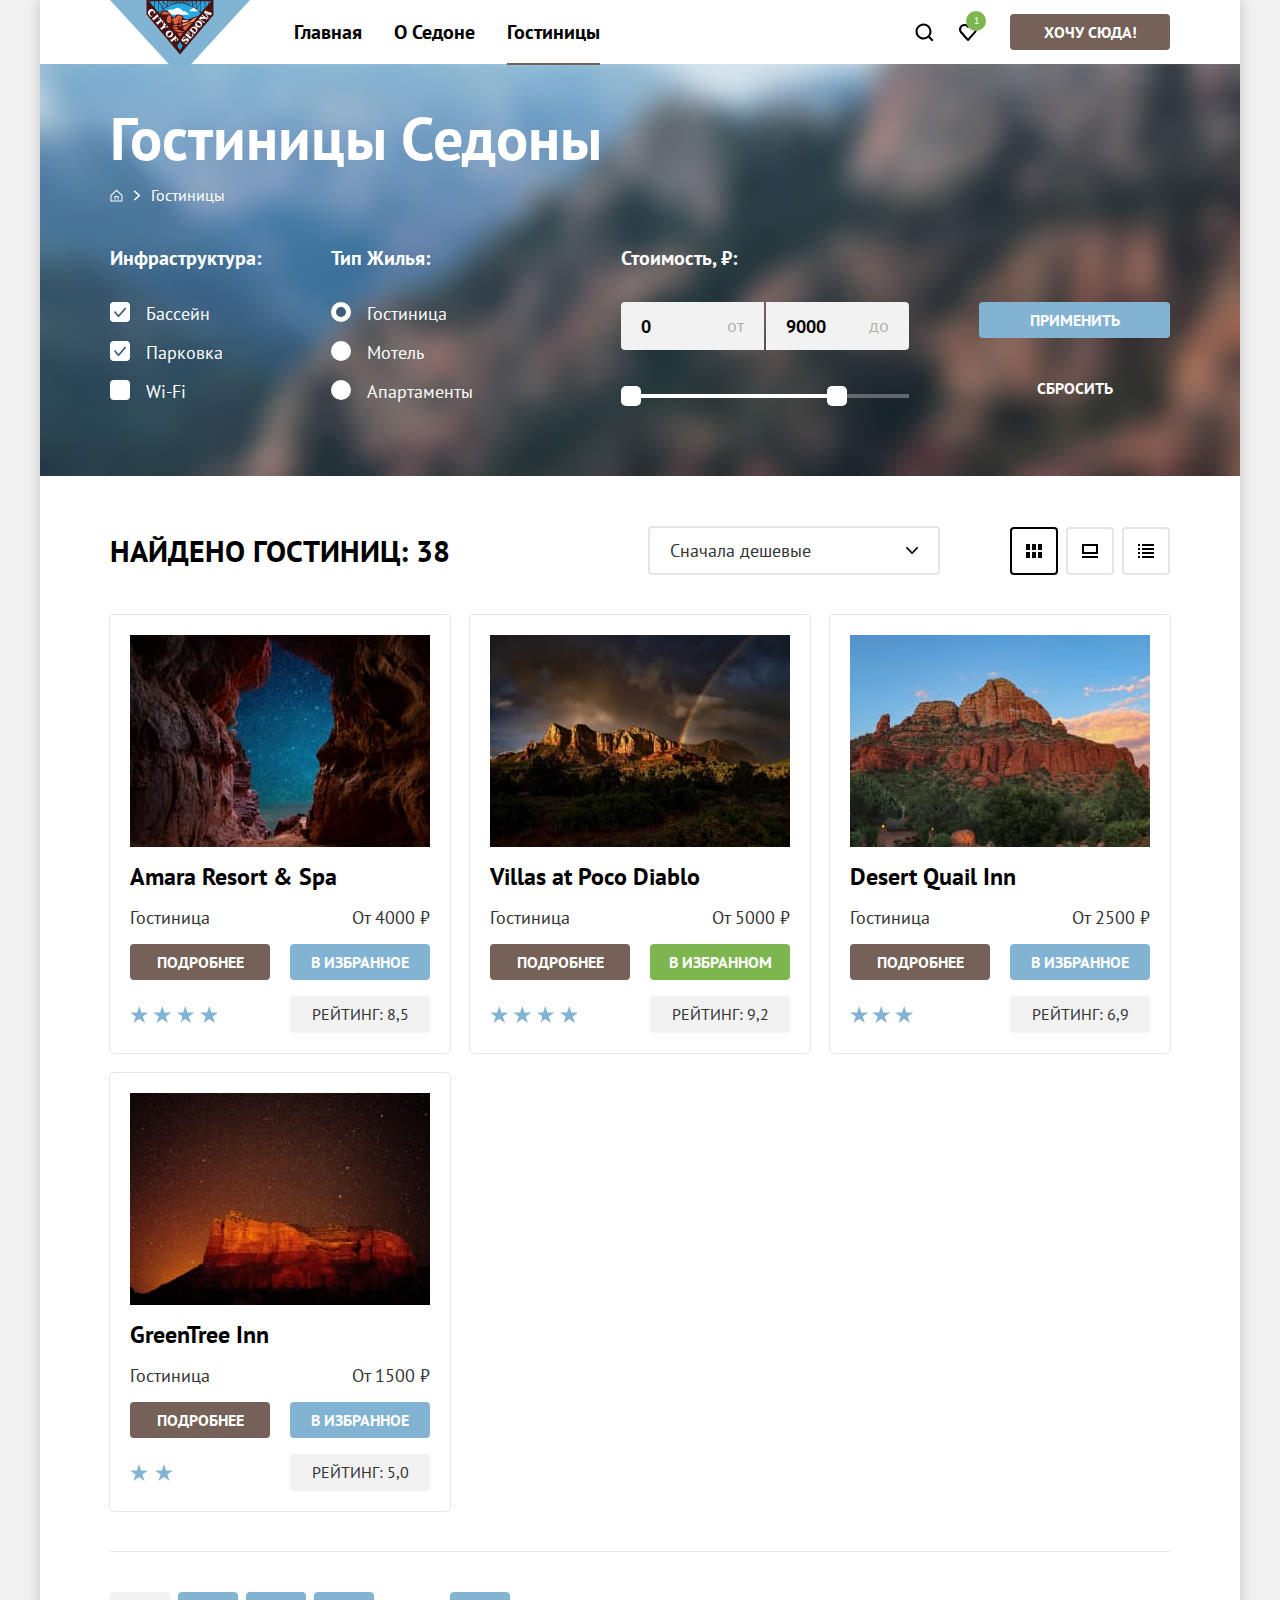
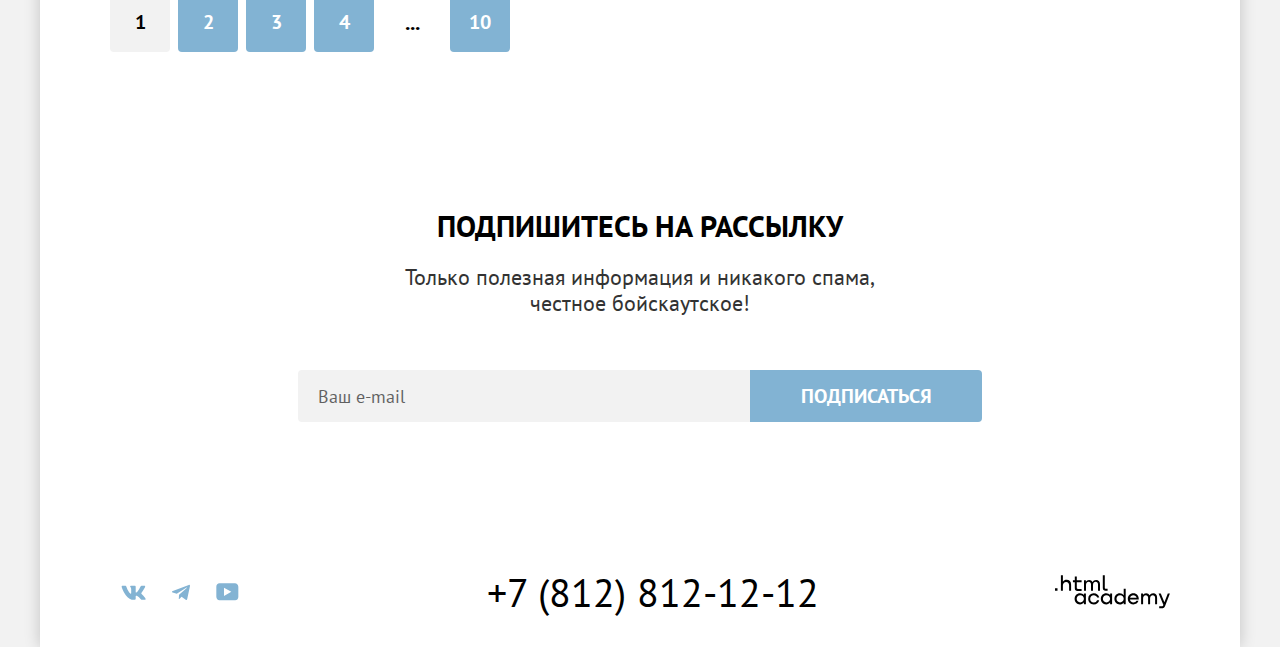
==== commit 558ec3da: "fix: revision JS code" ====
--- a/catalog.html
+++ b/catalog.html
@@ -35,7 +35,7 @@
             </li>
             <li class="nav-user-item">
               <a class="nav-link-favorites" href="#">
-                <span class="visually-hidden">Избранное</span><span class="nav-user-number">12</span>
+                <span class="visually-hidden">Избранное</span><span class="nav-user-number">1</span>
               </a>
             </li>
           </ul>
@@ -120,11 +120,11 @@
                   <div class="range-wrapper-inputs">
                     <label class="catalog-filter-label">
                       <span class="label-wrapper">от</span><input class="range-input input-min" type="number" value="0"
-                        min="0" name="min-price">
+                        min="0" max="100000" step="1" name="min-price">
                     </label>
                     <label class="catalog-filter-label">
                       <span class="label-wrapper">до</span><input class="range-input input-max" type="number"
-                        value="9000" min="0" name="max-price">
+                        value="9000" min="0" max="100000" step="1" name="max-price">
                     </label>
                   </div>
                   <div class="range-scale">
@@ -158,25 +158,28 @@
             </select>
             <ul class="card-toggle-list">
               <li class="card-toggle-item">
-                <a class="card-grid-toggle card-grid-toggle-current" href="#">
-                  <span class="visually-hidden view-current">Показать карточки</span>
-                </a>
+                <button class="card-grid-toggle card-tile card-current" type="button">
+                  <span class="visually-hidden view-current">Размещение плиткой</span>
+                </button>
               </li>
               <li class="card-toggle-item">
-                <a class="card-grid-toggle" href="#">
-                  <span class="visually-hidden">Показать полностью</span>
-                </a>
+                <button class="card-grid-toggle card-big-list" type="button">
+                  <span class="visually-hidden">Размещение крупным списком</span>
+                </button>
               </li>
               <li class="card-toggle-item">
-                <a class="card-grid-toggle" href="#">
-                  <span class="visually-hidden">Показать список</span>
-                </a>
+                <button class="card-grid-toggle card-list" type="button">
+                  <span class="visually-hidden">Размещение списком</span>
+                </button>
               </li>
             </ul>
           </section>
 
           <section class="hotel-cards">
             <h2 class="visually-hidden">Отсортированные гостиницы</h2>
+            <!-- Чтобы список отображался в "плиточной" раскладке, у него должен быть только класс hotel-cards-list -->
+            <!-- Чтобы список отображался в "крупный список" раскладке, нужно добавить ему второй класс big-list -->
+            <!-- Чтобы список отображался в "список" раскладке, нужно добавить ему второй класс list -->
             <ul class="hotel-cards-list">
               <li class="hotel-card">
                 <a class="hotel-card-link" href="#">
@@ -207,7 +210,7 @@
                 <p class="product-card-status">Гостиница</p>
                 <p class="product-card-price">От 5000 ₽</p>
                 <a class="button button-about" href="#">Подробнее</a>
-                <button class="button button-favorites-current" type="button">В избранном</button>
+                <button class="button button-favorites button-favorites-current" type="button">В избранном</button>
                 <p class="product-card-stars stars-4">
                   <span class="visually-hidden">4 звезды</span>
                 </p>
@@ -342,5 +345,7 @@
         </section>
       </footer>
     </div>
+    <script src="scripts/catalogFavorites.js"></script>
+    <script src="scripts/catalogView.js"></script>
   </body>
 </html>
--- a/styles/styles.css
+++ b/styles/styles.css
@@ -25,7 +25,7 @@
 }
 
 body {
-  min-width: 1200px;
+  min-width: 1280px;
   margin: 0;
   font-family: "PT Sans", "Arial", sans-serif;
   font-weight: 400;
@@ -182,12 +182,12 @@
   font-size: 10px;
   line-height: 10px;
   text-align: center;
-  width: 20px;
+  min-width: 20px;
   height: 20px;
-  border-radius: 10px;
+  border-radius: 50%;
   color: #ffffff;
   background-color: #7db54f;
-  padding-top: 5px;
+  padding: 5px 1px;
 }
 
 .button {
@@ -1096,8 +1096,10 @@
   display: block;
   width: 48px;
   height: 48px;
+  background-color: #ffffff;
   border: 2px solid #e5e5e5;
   border-radius: 4px;
+  cursor: pointer;
 }
 
 .card-grid-toggle:hover {
@@ -1119,8 +1121,9 @@
   background-position: center center;
 }
 
-.card-grid-toggle-current {
+.card-current {
   border: 2px solid #000000;
+  cursor: default;
 }
 
 .card-toggle-item:nth-of-type(2) .card-grid-toggle {
@@ -1154,6 +1157,63 @@
   display: grid;
   grid-template-columns: repeat(3, 1fr);
   gap: 20px;
+}
+
+/*Раскладка карточек крупным списком */
+.big-list {
+  grid-template-columns: 1fr;
+}
+
+.big-list .hotel-card {
+  width: 100%;
+  grid-template-columns: repeat(2, 1fr);
+}
+
+.big-list .hotel-card-link {
+  justify-self: center;
+}
+
+.big-list .product-card-stars {
+  justify-self: center;
+}
+
+/*Раскладка карточек списком */
+.list {
+  grid-template-columns: 1fr;
+}
+
+.list .hotel-card {
+  width: 100%;
+  grid-template-columns: 300px 1fr 1fr 1fr;
+  grid-template-rows: 96px 96px;
+  min-height: 212px;
+  align-items: center;
+}
+
+.list .hotel-card-link {
+  justify-self: center;
+  grid-column: 1/2;
+  grid-row: 1/-1;
+}
+
+.list .hotel-card-link:nth-of-type(2) {
+  grid-column: 2/3;
+  grid-row: 1/2;
+}
+
+.list .product-card-status {
+  grid-column: 2/3;
+  grid-row: 2/3;
+}
+
+.list .product-card-price {
+  grid-column: 2/3;
+  grid-row: 2/3;
+}
+
+.list .product-card-stars {
+  justify-self: center;
+  align-self: auto;
 }
 
 .hotel-card {
@@ -1391,10 +1451,12 @@
   width: 100%;
   height: 100%;
   background-color: rgba(242, 242, 242, 0.8);
+  opacity: 1;
 }
 
 .modal-closed {
-  display: none;
+  opacity: 0;
+  pointer-events: none;
 }
 
 .modal-wrapper {
@@ -1402,6 +1464,37 @@
   overflow-y: auto;
   margin: auto;
   border-radius: 30px;
+}
+
+/* Классы для анимации модального окна */
+.modal-in {
+  animation: modalIn 0.4s cubic-bezier(0.36,-0.43, 0.5, 1.5) 1;
+}
+
+.modal-out {
+  animation: modalOut 0.3s cubic-bezier(0.53,-0.41, 0.53, 1.35) 1 forwards;
+}
+
+@keyframes modalIn {
+  from {
+    transform: translateY(-150%);
+    opacity: 0;
+  }
+  to {
+    transform: translateY(0);
+    opacity: 1;
+  }
+}
+
+@keyframes modalOut {
+  from {
+    transform: translateY(0);
+    opacity: 1;
+  }
+  to {
+    transform: translateY(150%);
+    opacity: 0;
+  }
 }
 
 .modal {
@@ -1665,19 +1758,23 @@
 .tooltip-text {
   position: absolute;
   left: 50%;
-  transform: translateX(-50%);
+  transform: translateX(-50%) scale(0);
   color: #ffffff;
   border-radius: 10px;
   background-color: #333333;
   box-shadow: 0 15px 30px 0 rgba(0, 0, 0, 0.3);
   font-size: 16px;
+  top: 25px;
   font-weight: 400;
   line-height: 20px;
-  display: none;
+  /* display: none; */
   width: 256px;
   padding: 21px 18px 22px 22px;
   margin-top: 16px;
   z-index: 1;
+
+
+  transition: all 0.3s ease;
 }
 
 .tooltip-text::before {
@@ -1697,7 +1794,9 @@
 
 .modal-info:hover + .tooltip-text,
 .modal-info:focus + .tooltip-text {
-  display: block;
+  /* display: block; */
+  transform: translateX(-50%) scale(1);
+  transform-origin: center top;
 }
 
 .button-modal-search {
